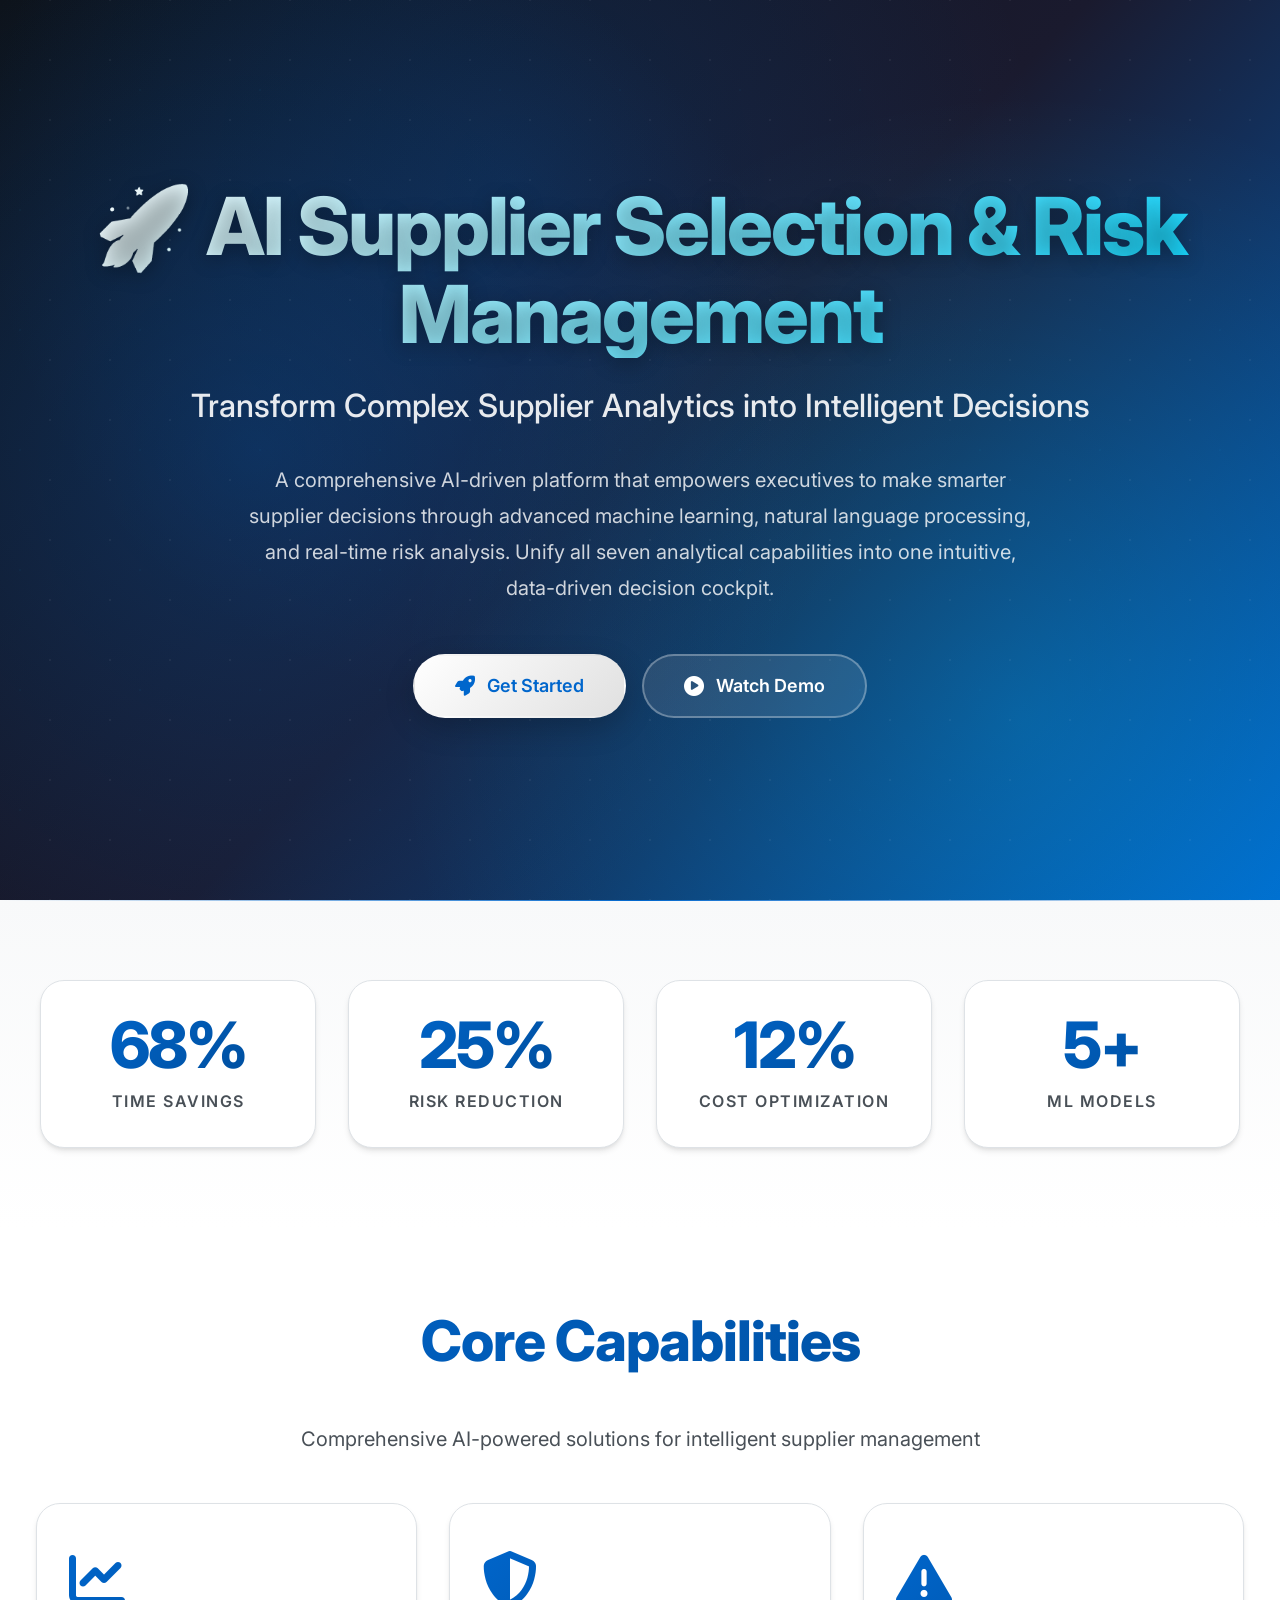
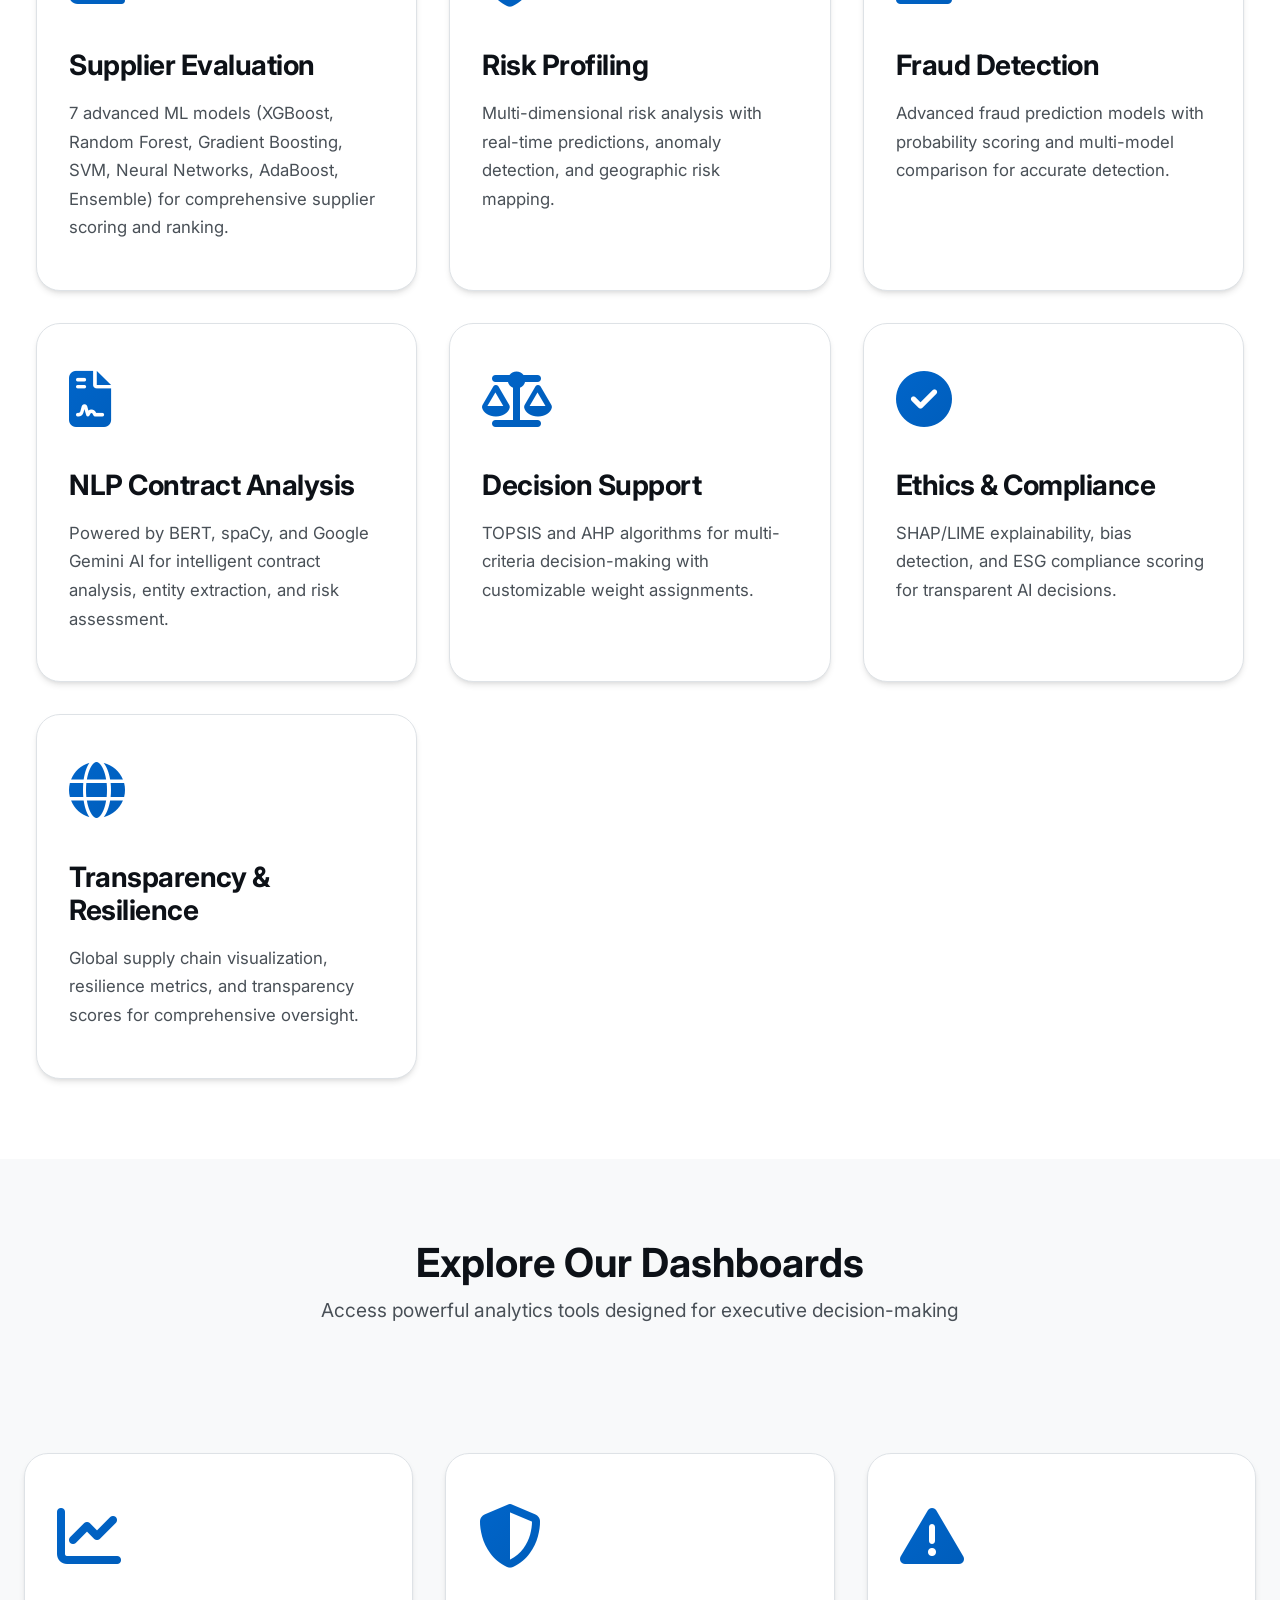
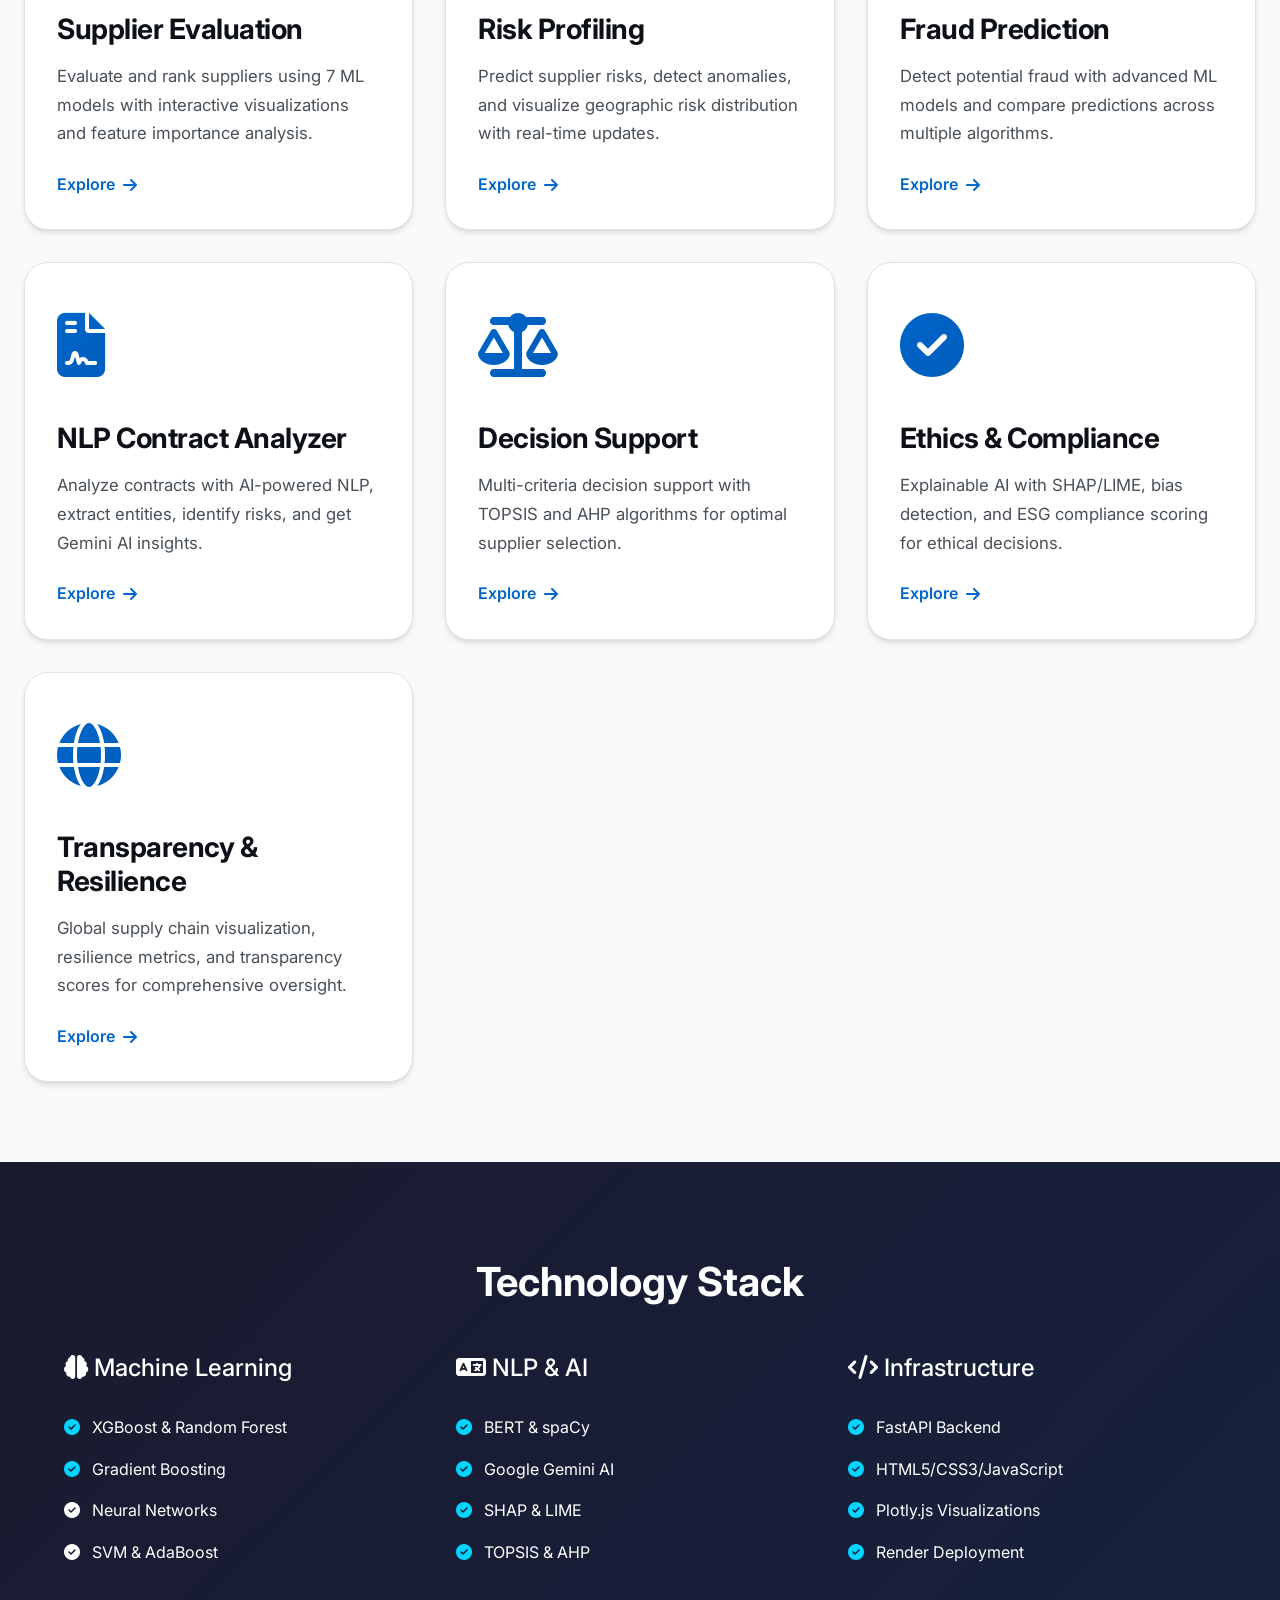
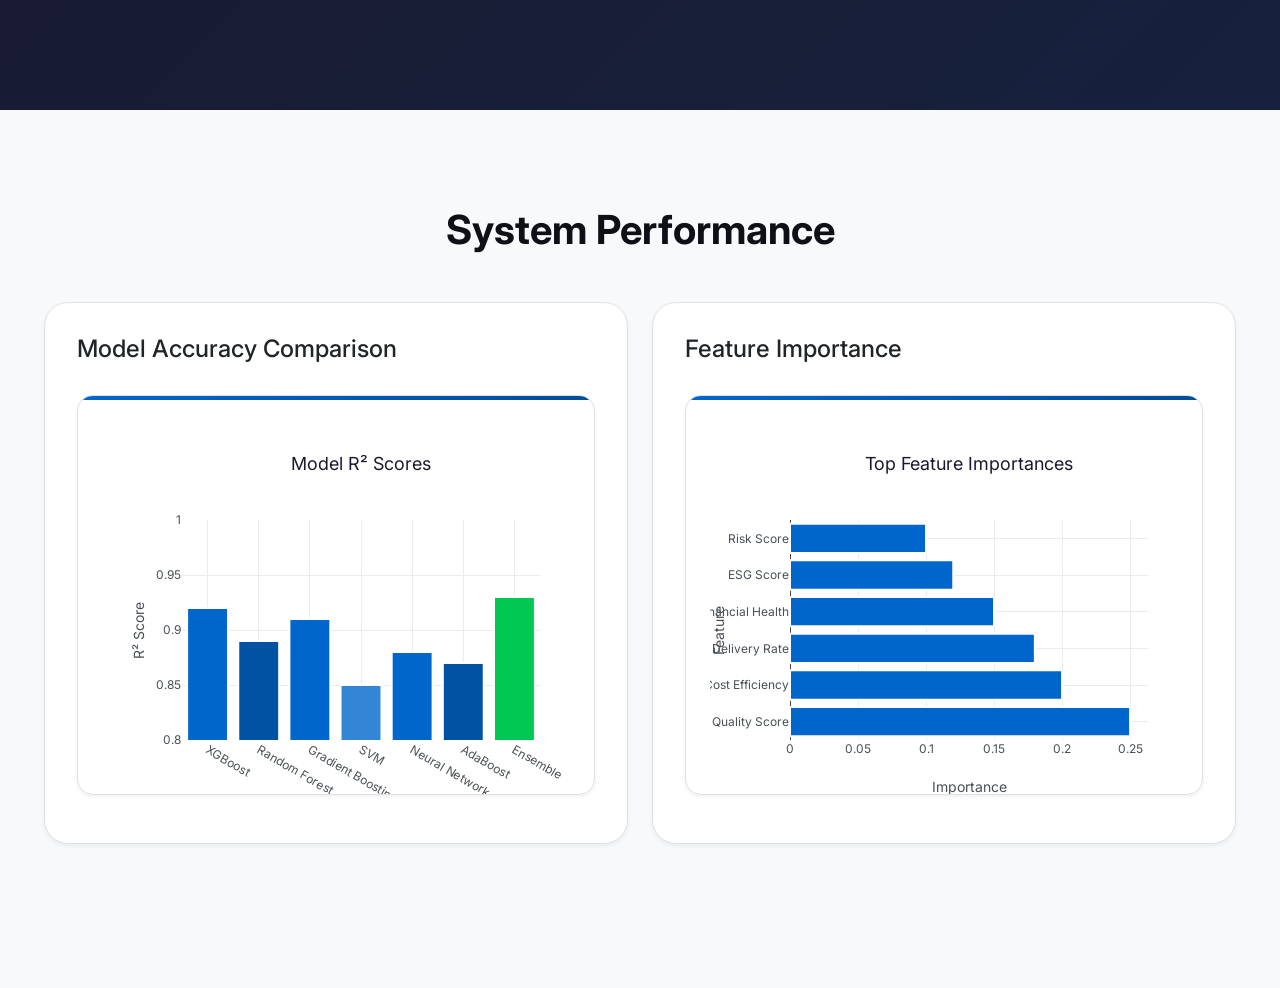
==== frontend/index.html @ d6cf601f "Initial commit: AI Supplier Selection & Risk Management Platform - Complete frontend redesign with c" ====
<!DOCTYPE html>
<html lang="en">
<head>
    <meta charset="UTF-8">
    <meta name="viewport" content="width=device-width, initial-scale=1.0">
    <title>AI Supplier Selection & Risk Management Dashboard</title>
    
    <!-- CSS Libraries -->
    <link href="https://cdn.jsdelivr.net/npm/bootstrap@5.3.0/dist/css/bootstrap.min.css" rel="stylesheet">
    <link rel="stylesheet" href="https://cdnjs.cloudflare.com/ajax/libs/font-awesome/6.4.0/css/all.min.css">
    <link rel="stylesheet" href="https://fonts.googleapis.com/css2?family=Inter:wght@300;400;500;600;700;800&display=swap">
    
    <!-- AOS - Animate On Scroll Library -->
    <link href="https://unpkg.com/aos@2.3.1/dist/aos.css" rel="stylesheet">
    
    <!-- Plotly.js for charts - Updated to latest version -->
    <script src="https://cdn.plot.ly/plotly-2.35.0.min.js"></script>
    
    <link rel="stylesheet" href="assets/css/style.css">
    <link rel="stylesheet" href="assets/css/corporate.css">
    <link rel="stylesheet" href="assets/css/landing.css">
    <link rel="stylesheet" href="assets/css/landing-fix.css">
</head>
<body>
    <!-- Sidebar Navigation -->
    <nav id="sidebar" class="sidebar">
        <div class="sidebar-header">
            <h3><i class="fas fa-rocket"></i> AI Supplier Selection</h3>
        </div>
        <ul class="sidebar-menu">
            <li><a href="#" data-page="home" class="active"><i class="fas fa-home"></i> Home</a></li>
            <li><a href="#" data-page="supplier-evaluation"><i class="fas fa-chart-line"></i> Supplier Evaluation</a></li>
            <li><a href="#" data-page="risk-profiling"><i class="fas fa-shield-alt"></i> Risk Profiling</a></li>
            <li><a href="#" data-page="fraud-prediction"><i class="fas fa-exclamation-triangle"></i> Fraud Prediction</a></li>
            <li><a href="#" data-page="nlp-contract"><i class="fas fa-file-contract"></i> NLP Contract Analyzer</a></li>
            <li><a href="#" data-page="decision-support"><i class="fas fa-balance-scale"></i> Decision Support</a></li>
            <li><a href="#" data-page="ethics-compliance"><i class="fas fa-check-circle"></i> Ethics & Compliance</a></li>
            <li><a href="#" data-page="transparency"><i class="fas fa-globe"></i> Transparency & Resilience</a></li>
        </ul>
        <div class="sidebar-footer">
            <p>Version 1.0.0</p>
        </div>
    </nav>

    <!-- Main Content Area -->
    <main id="main-content" class="main-content">
        <!-- Top Navigation Bar (hidden on landing page) -->
        <header class="top-navbar" id="top-navbar">
            <button class="sidebar-toggle" id="sidebarToggle">
                <i class="fas fa-bars"></i>
            </button>
            <h1 class="page-title">Dashboard</h1>
            <div class="user-info">
                <span><i class="fas fa-user-circle"></i> Admin</span>
            </div>
        </header>

        <!-- Page Content Container -->
        <div class="content-container" id="main-content-container">
            <!-- Home Page (Landing Page) -->
            <div id="page-home" class="page-content active"></div>

            <!-- Supplier Evaluation Page -->
            <div id="page-supplier-evaluation" class="page-content">
                <!-- Content will be loaded here -->
            </div>

            <!-- Risk Profiling Page -->
            <div id="page-risk-profiling" class="page-content">
                <!-- Content will be loaded here -->
            </div>

            <!-- Fraud Prediction Page -->
            <div id="page-fraud-prediction" class="page-content">
                <!-- Content will be loaded here -->
            </div>

            <!-- NLP Contract Analyzer Page -->
            <div id="page-nlp-contract" class="page-content">
                <!-- Content will be loaded here -->
            </div>

            <!-- Decision Support Page -->
            <div id="page-decision-support" class="page-content">
                <!-- Content will be loaded here -->
            </div>

            <!-- Ethics & Compliance Page -->
            <div id="page-ethics-compliance" class="page-content">
                <!-- Content will be loaded here -->
            </div>

            <!-- Transparency & Resilience Page -->
            <div id="page-transparency" class="page-content">
                <!-- Content will be loaded here -->
            </div>
        </div>
    </main>

    <!-- Loading Overlay -->
    <div id="loadingOverlay" class="loading-overlay">
        <div class="spinner"></div>
        <p>Loading...</p>
    </div>

        <!-- JavaScript Libraries -->
        <script src="https://cdn.jsdelivr.net/npm/bootstrap@5.3.0/dist/js/bootstrap.bundle.min.js"></script>
        <script src="https://code.jquery.com/jquery-3.7.0.min.js"></script>
        
        <!-- AOS - Animate On Scroll -->
        <script src="https://unpkg.com/aos@2.3.1/dist/aos.js"></script>
        
        <!-- Custom JavaScript -->
    <script src="assets/js/utils.js"></script>
    <script src="assets/js/api.js"></script>
    <script src="assets/js/api-init-check.js"></script>
    <script src="assets/js/api-helper.js"></script>
    <script src="assets/js/pages/home.js"></script>
    <script src="assets/js/pages/supplier-evaluation.js"></script>
    <script src="assets/js/pages/risk-profiling.js"></script>
    <script src="assets/js/pages/fraud-prediction.js"></script>
    <script src="assets/js/pages/nlp-contract.js"></script>
    <script src="assets/js/pages/decision-support.js"></script>
    <script src="assets/js/pages/ethics-compliance.js"></script>
    <script src="assets/js/pages/transparency.js"></script>
    <script src="assets/js/app.js"></script>
    <script src="assets/js/init.js"></script>
    
    <!-- Initialize AOS (Animate On Scroll) -->
    <script>
        AOS.init({
            duration: 800,
            easing: 'ease-in-out',
            once: true,
            offset: 100,
            delay: 0
        });
    </script>
    
    <!-- Debug script (remove in production) -->
    <script src="assets/js/debug.js"></script>
    
    <!-- Fallback initialization -->
    <script>
        // Ensure page loads even if there are errors
        window.addEventListener('load', function() {
            console.log('Window loaded, checking page state...');
            setTimeout(function() {
                const homePage = document.getElementById('page-home');
                console.log('Home page check:', {
                    exists: !!homePage,
                    hasActive: homePage ? homePage.classList.contains('active') : false,
                    innerHTMLLength: homePage ? homePage.innerHTML.length : 0,
                    display: homePage ? window.getComputedStyle(homePage).display : 'N/A'
                });
                
                if (homePage) {
                    // Hide sidebar and navbar on landing page
                    const sidebar = document.getElementById('sidebar');
                    const navbar = document.getElementById('top-navbar');
                    if (sidebar) {
                        sidebar.style.display = 'none';
                        sidebar.style.visibility = 'hidden';
                        sidebar.classList.add('hidden-on-landing');
                    }
                    if (navbar) navbar.style.display = 'none';
                    
                    // Ensure page is visible
                    homePage.style.display = 'block';
                    homePage.style.visibility = 'visible';
                    homePage.classList.add('active');
                    
                    // Ensure main content is full width
                    const mainContent = document.getElementById('main-content');
                    const contentContainer = document.getElementById('main-content-container');
                    if (mainContent) {
                        mainContent.style.marginLeft = '0';
                        mainContent.style.width = '100%';
                    }
                    if (contentContainer) {
                        contentContainer.style.padding = '0';
                        contentContainer.style.margin = '0';
                        contentContainer.style.width = '100%';
                        contentContainer.style.maxWidth = '100%';
                    }
                    
                    // If empty, try to load content
                    if (homePage.innerHTML.trim() === '' || homePage.innerHTML.trim() === '<!-- Content will be loaded here -->') {
                        console.warn('Home page is empty, attempting to load...');
                        if (window.HomePage && typeof window.HomePage.init === 'function') {
                            console.log('Calling HomePage.init()...');
                            window.HomePage.init().catch(function(err) {
                                console.error('Error in HomePage.init():', err);
                            });
                        } else if (window.app && typeof window.app.navigateToPage === 'function') {
                            console.log('Calling app.navigateToPage("home")...');
                            window.app.navigateToPage('home');
                        } else {
                            console.error('Neither HomePage.init() nor app.navigateToPage() available');
                            // Last resort: render basic content
                            homePage.innerHTML = '<div style="padding: 50px; text-align: center;"><h1>AI Supplier Selection & Risk Management</h1><p>Loading dashboard...</p></div>';
                        }
                    }
                } else {
                    console.error('Home page element not found!');
                }
            }, 500);
        });
    </script>
</body>
</html>
---- frontend/assets/css/style.css ----
/* Custom CSS for Professional Dashboard */

:root {
    --primary-color: #2563eb;
    --secondary-color: #64748b;
    --success-color: #10b981;
    --warning-color: #f59e0b;
    --danger-color: #ef4444;
    --dark-bg: #1e293b;
    --sidebar-bg: #0f172a;
    --card-bg: #ffffff;
    --text-primary: #1e293b;
    --text-secondary: #64748b;
    --border-color: #e2e8f0;
    --shadow: 0 1px 3px 0 rgba(0, 0, 0, 0.1), 0 1px 2px 0 rgba(0, 0, 0, 0.06);
    --shadow-lg: 0 10px 15px -3px rgba(0, 0, 0, 0.1), 0 4px 6px -2px rgba(0, 0, 0, 0.05);
}

* {
    margin: 0;
    padding: 0;
    box-sizing: border-box;
}

body {
    font-family: 'Inter', -apple-system, BlinkMacSystemFont, 'Segoe UI', sans-serif;
    background-color: #f8fafc;
    color: var(--text-primary);
    overflow-x: hidden;
}

/* Sidebar Styles */
.sidebar {
    position: fixed;
    top: 0;
    left: 0;
    height: 100vh;
    width: 260px;
    background: linear-gradient(180deg, var(--sidebar-bg) 0%, #1e293b 100%);
    color: white;
    z-index: 1000;
    transition: transform 0.3s ease, display 0.3s ease, visibility 0.3s ease;
    box-shadow: var(--shadow-lg);
}

/* Hide sidebar on landing page */
body:has(#page-home.active) .sidebar,
#page-home.active ~ .sidebar,
.sidebar.hidden-on-landing {
    display: none !important;
    visibility: hidden !important;
    transform: translateX(-100%) !important;
}

.sidebar-header {
    padding: 1.5rem;
    border-bottom: 1px solid rgba(255, 255, 255, 0.1);
}

.sidebar-header h3 {
    font-size: 1.25rem;
    font-weight: 600;
    margin: 0;
}

.sidebar-header i {
    color: var(--primary-color);
    margin-right: 0.5rem;
}

.sidebar-menu {
    list-style: none;
    padding: 1rem 0;
}

.sidebar-menu li {
    margin: 0.25rem 0;
}

.sidebar-menu a {
    display: flex;
    align-items: center;
    padding: 0.75rem 1.5rem;
    color: rgba(255, 255, 255, 0.8);
    text-decoration: none;
    transition: all 0.2s;
    border-left: 3px solid transparent;
}

.sidebar-menu a:hover {
    background-color: rgba(255, 255, 255, 0.1);
    color: white;
    border-left-color: var(--primary-color);
}

.sidebar-menu a.active {
    background-color: rgba(37, 99, 235, 0.2);
    color: white;
    border-left-color: var(--primary-color);
}

.sidebar-menu i {
    width: 20px;
    margin-right: 0.75rem;
}

.sidebar-footer {
    position: absolute;
    bottom: 0;
    width: 100%;
    padding: 1rem;
    text-align: center;
    border-top: 1px solid rgba(255, 255, 255, 0.1);
    font-size: 0.875rem;
    color: rgba(255, 255, 255, 0.6);
}

/* Main Content */
.main-content {
    margin-left: 260px;
    min-height: 100vh;
    transition: margin-left 0.3s ease;
}

.main-content.sidebar-collapsed {
    margin-left: 0;
}

/* Top Navigation Bar */
.top-navbar {
    background: white;
    padding: 1rem 2rem;
    box-shadow: var(--shadow);
    display: flex;
    align-items: center;
    justify-content: space-between;
    position: sticky;
    top: 0;
    z-index: 100;
}

/* Hide navbar when landing page is active */
#page-home.active ~ .top-navbar {
    display: none !important;
}

body:has(#page-home.active) .top-navbar {
    display: none !important;
}

.sidebar-toggle {
    display: none;
    background: none;
    border: none;
    font-size: 1.5rem;
    color: var(--text-primary);
    cursor: pointer;
    padding: 0.5rem;
}

.page-title {
    font-size: 1.5rem;
    font-weight: 600;
    margin: 0;
    color: var(--text-primary);
}

.user-info {
    display: flex;
    align-items: center;
    gap: 0.5rem;
    color: var(--text-secondary);
}

/* Content Container */
.content-container {
    padding: 2rem;
    width: 100%;
}

/* Landing page container should be full width */
#page-home {
    width: 100%;
    margin: 0;
    padding: 0;
}

#page-home > * {
    width: 100%;
}

.page-content {
    display: none;
    width: 100%;
    min-height: 100vh;
}

.page-content.active {
    display: block !important;
    visibility: visible !important;
    animation: fadeIn 0.3s ease;
}

/* Landing page should be full width */
#page-home.page-content.active {
    padding: 0;
    margin: 0;
    width: 100%;
}

#page-home .content-container {
    padding: 0;
    margin: 0;
    width: 100%;
    max-width: 100%;
}

@keyframes fadeIn {
    from {
        opacity: 0;
        transform: translateY(10px);
    }
    to {
        opacity: 1;
        transform: translateY(0);
    }
}

@keyframes fadeInUp {
    from {
        opacity: 0;
        transform: translateY(20px);
    }
    to {
        opacity: 1;
        transform: translateY(0);
    }
}

/* Cards */
.card {
    background: var(--card-bg);
    border-radius: 0.75rem;
    box-shadow: var(--shadow);
    padding: 1.5rem;
    margin-bottom: 1.5rem;
    border: 1px solid var(--border-color);
    transition: transform 0.2s, box-shadow 0.2s;
}

.card:hover {
    transform: translateY(-2px);
    box-shadow: var(--shadow-lg);
}

.card-header {
    display: flex;
    justify-content: space-between;
    align-items: center;
    margin-bottom: 1rem;
    padding-bottom: 1rem;
    border-bottom: 1px solid var(--border-color);
}

.card-title {
    font-size: 1.25rem;
    font-weight: 600;
    margin: 0;
    color: var(--text-primary);
}

/* Buttons */
.btn {
    padding: 0.625rem 1.25rem;
    border-radius: 0.5rem;
    font-weight: 500;
    border: none;
    cursor: pointer;
    transition: all 0.2s;
    display: inline-flex;
    align-items: center;
    gap: 0.5rem;
}

.btn-primary {
    background-color: var(--primary-color);
    color: white;
}

.btn-primary:hover {
    background-color: #1d4ed8;
    transform: translateY(-1px);
    box-shadow: var(--shadow);
}

.btn-secondary {
    background-color: var(--secondary-color);
    color: white;
}

.btn-success {
    background-color: var(--success-color);
    color: white;
}

.btn-danger {
    background-color: var(--danger-color);
    color: white;
}

/* Loading Overlay */
.loading-overlay {
    display: none;
    position: fixed;
    top: 0;
    left: 0;
    width: 100%;
    height: 100%;
    background: rgba(255, 255, 255, 0.95);
    backdrop-filter: blur(10px);
    z-index: 9999;
    justify-content: center;
    align-items: center;
    flex-direction: column;
    color: var(--text-primary);
    transition: opacity 0.3s ease;
}

.loading-overlay.active {
    display: flex;
    animation: fadeIn 0.3s ease;
}

.spinner {
    width: 60px;
    height: 60px;
    border: 5px solid rgba(102, 126, 234, 0.1);
    border-top-color: var(--primary-color);
    border-radius: 50%;
    animation: spin 0.8s linear infinite;
    margin-bottom: 1rem;
}

.spinner::after {
    content: '';
    position: absolute;
    width: 60px;
    height: 60px;
    border: 5px solid transparent;
    border-top-color: rgba(102, 126, 234, 0.3);
    border-radius: 50%;
    animation: spin 1.2s linear infinite reverse;
}

@keyframes spin {
    to { transform: rotate(360deg); }
}

/* Tables */
.table-container {
    overflow-x: auto;
    border-radius: 0.5rem;
}

table {
    width: 100%;
    border-collapse: collapse;
    background: white;
}

thead {
    background-color: #f8fafc;
}

th, td {
    padding: 0.75rem 1rem;
    text-align: left;
    border-bottom: 1px solid var(--border-color);
}

th {
    font-weight: 600;
    color: var(--text-primary);
    font-size: 0.875rem;
    text-transform: uppercase;
    letter-spacing: 0.05em;
}

tr:hover {
    background-color: #f8fafc;
}

/* Charts Container */
.chart-container {
    width: 100%;
    height: 400px;
    margin: 1rem 0;
}

.chart-container-large {
    height: 600px;
}

/* Metrics Cards */
.metrics-grid {
    display: grid;
    grid-template-columns: repeat(auto-fit, minmax(250px, 1fr));
    gap: 1.5rem;
    margin-bottom: 2rem;
}

.metric-card {
    background: linear-gradient(135deg, var(--primary-color) 0%, #1d4ed8 100%);
    color: white;
    padding: 1.5rem;
    border-radius: 0.75rem;
    box-shadow: var(--shadow-lg);
}

.metric-card.success {
    background: linear-gradient(135deg, var(--success-color) 0%, #059669 100%);
}

.metric-card.warning {
    background: linear-gradient(135deg, var(--warning-color) 0%, #d97706 100%);
}

.metric-card.danger {
    background: linear-gradient(135deg, var(--danger-color) 0%, #dc2626 100%);
}

.metric-value {
    font-size: 2.5rem;
    font-weight: 700;
    margin: 0.5rem 0;
}

.metric-label {
    font-size: 0.875rem;
    opacity: 0.9;
    text-transform: uppercase;
    letter-spacing: 0.05em;
}

.metric-change {
    font-size: 0.875rem;
    margin-top: 0.5rem;
    opacity: 0.8;
}

/* Form Elements */
.form-group {
    margin-bottom: 1.5rem;
}

.form-label {
    display: block;
    margin-bottom: 0.5rem;
    font-weight: 500;
    color: var(--text-primary);
}

.form-control {
    width: 100%;
    padding: 0.625rem 1rem;
    border: 1px solid var(--border-color);
    border-radius: 0.5rem;
    font-size: 1rem;
    transition: border-color 0.2s;
}

.form-control:focus {
    outline: none;
    border-color: var(--primary-color);
    box-shadow: 0 0 0 3px rgba(37, 99, 235, 0.1);
}

select.form-control {
    cursor: pointer;
}

/* Alerts */
.alert {
    padding: 1rem;
    border-radius: 0.5rem;
    margin-bottom: 1rem;
    display: flex;
    align-items: center;
    gap: 0.75rem;
}

.alert-success {
    background-color: #d1fae5;
    color: #065f46;
    border-left: 4px solid var(--success-color);
}

.alert-warning {
    background-color: #fef3c7;
    color: #92400e;
    border-left: 4px solid var(--warning-color);
}

.alert-danger {
    background-color: #fee2e2;
    color: #991b1b;
    border-left: 4px solid var(--danger-color);
}

.alert-info {
    background-color: #dbeafe;
    color: #1e40af;
    border-left: 4px solid var(--primary-color);
}

/* Responsive Design */
@media (max-width: 768px) {
    .sidebar {
        transform: translateX(-100%);
    }

    .sidebar.active {
        transform: translateX(0);
    }

    .main-content {
        margin-left: 0;
    }

    .sidebar-toggle {
        display: block;
    }

    .content-container {
        padding: 1rem;
    }

    .metrics-grid {
        grid-template-columns: 1fr;
    }
}

/* Enhanced Styles for Professional Dashboards */

/* Page Header - Clean & Simple Corporate Design */
.page-header {
    background: white;
    padding: var(--space-10) var(--space-8);
    border-radius: var(--radius-xl);
    margin-bottom: var(--space-8);
    border: 1px solid var(--corp-gray-200);
    box-shadow: var(--shadow-sm);
    position: relative;
    overflow: hidden;
    transition: all var(--transition-base);
}

.page-header::before {
    content: '';
    position: absolute;
    top: 0;
    left: 0;
    width: 100%;
    height: 4px;
    background: var(--gradient-primary);
    transform: scaleX(0);
    transform-origin: left;
    transition: transform var(--transition-slow);
    animation: slideInLeft 0.8s ease-out 0.3s forwards;
}

@keyframes slideInLeft {
    from {
        transform: scaleX(0);
    }
    to {
        transform: scaleX(1);
    }
}

.page-header:hover {
    box-shadow: var(--shadow-md);
    transform: translateY(-2px);
}

.page-header-content {
    position: relative;
    z-index: 1;
}

.page-title-large {
    font-size: 2.75rem;
    font-weight: 800;
    margin-bottom: var(--space-4);
    color: var(--corp-gray-900);
    letter-spacing: -1.5px;
    line-height: 1.2;
    display: flex;
    align-items: center;
    gap: var(--space-4);
    animation: fadeInUp 0.6s ease-out;
}

.page-title-large i {
    font-size: 2.5rem;
    color: var(--corp-primary);
    opacity: 0.9;
    transition: all var(--transition-base);
}

.page-title-large:hover i {
    opacity: 1;
    transform: scale(1.1);
}

.page-subtitle {
    font-size: 1.25rem;
    color: var(--corp-gray-600);
    margin: 0;
    font-weight: 400;
    line-height: 1.6;
    animation: fadeInUp 0.6s ease-out 0.2s both;
    max-width: 800px;
}

/* Stats Row */
.stats-row {
    display: grid;
    grid-template-columns: repeat(auto-fit, minmax(200px, 1fr));
    gap: 1.5rem;
}

.stat-card-mini {
    background: white;
    padding: 1.5rem;
    border-radius: 15px;
    box-shadow: 0 4px 6px rgba(0,0,0,0.1);
    display: flex;
    align-items: center;
    gap: 1rem;
    transition: all 0.3s ease;
}

.stat-card-mini:hover {
    transform: translateY(-5px);
    box-shadow: 0 10px 20px rgba(0,0,0,0.15);
}

.stat-icon {
    width: 60px;
    height: 60px;
    border-radius: 15px;
    display: flex;
    align-items: center;
    justify-content: center;
    color: white;
    font-size: 1.5rem;
}

.stat-content {
    flex: 1;
}

.stat-value-mini {
    font-size: 2rem;
    font-weight: 800;
    color: var(--corp-gray-900);
    line-height: 1;
    margin-bottom: 0.25rem;
    background: var(--gradient-primary);
    -webkit-background-clip: text;
    -webkit-text-fill-color: transparent;
    background-clip: text;
}

.stat-label-mini {
    font-size: 0.875rem;
    color: var(--corp-gray-600);
    font-weight: 600;
    text-transform: uppercase;
    letter-spacing: 0.5px;
}

/* Enhanced Form Controls */
.form-control-custom {
    width: 100%;
    padding: 0.75rem 1rem;
    border: 2px solid var(--border-color);
    border-radius: 10px;
    font-size: 1rem;
    transition: all 0.3s ease;
    background: white;
}

.form-control-custom:focus {
    outline: none;
    border-color: var(--corp-primary);
    box-shadow: 0 0 0 3px rgba(0, 102, 204, 0.1);
}

.form-label-custom {
    display: block;
    margin-bottom: 0.5rem;
    font-weight: 600;
    color: var(--corp-gray-700);
    font-size: 0.875rem;
    text-transform: uppercase;
    letter-spacing: 0.5px;
}

.form-label-custom i {
    margin-right: 0.5rem;
    color: var(--corp-primary);
}

/* Enhanced Buttons */
.btn-primary-custom {
    background: var(--gradient-primary);
    color: white;
    border: none;
    padding: 0.75rem 2rem;
    border-radius: var(--radius-md);
    font-weight: 600;
    cursor: pointer;
    transition: all var(--transition-base);
    display: inline-flex;
    align-items: center;
    gap: 0.5rem;
    box-shadow: var(--shadow-sm);
}

.btn-primary-custom:hover {
    background: linear-gradient(135deg, var(--corp-primary-dark) 0%, var(--corp-primary) 100%);
    transform: translateY(-2px);
    box-shadow: var(--shadow-glow);
}

.btn-secondary-custom {
    background: white;
    color: var(--corp-primary);
    border: 2px solid var(--corp-primary);
    padding: 0.75rem 2rem;
    border-radius: var(--radius-md);
    font-weight: 600;
    cursor: pointer;
    transition: all var(--transition-base);
    display: inline-flex;
    align-items: center;
    gap: 0.5rem;
}

.btn-secondary-custom:hover {
    background: var(--gradient-primary);
    color: white;
    transform: translateY(-2px);
    box-shadow: var(--shadow-sm);
}

/* Enhanced Cards */
.card-header-custom {
    background: linear-gradient(135deg, rgba(0, 102, 204, 0.05), rgba(0, 212, 255, 0.02));
    padding: 1.5rem 2rem;
    border-bottom: 2px solid var(--corp-gray-200);
    border-radius: var(--radius-xl) var(--radius-xl) 0 0;
}

.card-header-custom h3 {
    margin: 0;
    font-size: 1.5rem;
    font-weight: 700;
    color: var(--corp-gray-900);
    display: flex;
    align-items: center;
    gap: 0.5rem;
    letter-spacing: -0.3px;
}

.card-header-custom h3 i {
    background: var(--gradient-primary);
    -webkit-background-clip: text;
    -webkit-text-fill-color: transparent;
    background-clip: text;
}

/* Enhanced Chart Containers */
.chart-container-enhanced {
    min-height: 400px;
    background: white;
    border-radius: 15px;
    padding: 1rem;
}

.chart-container-enhanced-large {
    min-height: 600px;
    background: white;
    border-radius: 15px;
    padding: 1rem;
}

/* Enhanced Tables */
.table-container-enhanced {
    overflow-x: auto;
    border-radius: 10px;
}

.table-container-enhanced table {
    width: 100%;
    border-collapse: collapse;
    background: white;
}

.table-container-enhanced th {
    background: var(--gradient-primary);
    color: white;
    padding: 1rem;
    text-align: left;
    font-weight: 600;
    text-transform: uppercase;
    letter-spacing: 0.5px;
    font-size: 0.75rem;
}

.table-container-enhanced td {
    padding: 1rem;
    border-bottom: 1px solid var(--border-color);
}

.table-container-enhanced tr:hover {
    background: #f8fafc;
}

.badge {
    display: inline-block;
    padding: 0.25rem 0.75rem;
    border-radius: 20px;
    font-size: 0.875rem;
    font-weight: 600;
}

/* Notifications */
.notification {
    position: fixed;
    top: 20px;
    right: 20px;
    background: white;
    padding: 1rem 1.5rem;
    border-radius: 10px;
    box-shadow: 0 10px 25px rgba(0,0,0,0.2);
    z-index: 10000;
    opacity: 0;
    transform: translateX(400px);
    transition: all 0.3s ease;
    min-width: 300px;
}

.notification.show {
    opacity: 1;
    transform: translateX(0);
}

.notification-success {
    border-left: 4px solid var(--success-color);
}

.notification-error {
    border-left: 4px solid var(--danger-color);
}

.notification-info {
    border-left: 4px solid var(--primary-color);
}

.notification-content {
    display: flex;
    align-items: center;
    gap: 0.75rem;
}

.notification-content i {
    font-size: 1.25rem;
}

.notification-success .notification-content i {
    color: var(--success-color);
}

.notification-error .notification-content i {
    color: var(--danger-color);
}

.notification-info .notification-content i {
    color: var(--primary-color);
}

/* Bootstrap Grid Compatibility */
.row {
    display: flex;
    flex-wrap: wrap;
    margin-left: -0.75rem;
    margin-right: -0.75rem;
}

.col-md-4, .col-md-6, .col-md-12 {
    position: relative;
    width: 100%;
    padding-left: 0.75rem;
    padding-right: 0.75rem;
}

@media (min-width: 768px) {
    .col-md-4 { flex: 0 0 33.333333%; max-width: 33.333333%; }
    .col-md-6 { flex: 0 0 50%; max-width: 50%; }
    .col-md-12 { flex: 0 0 100%; max-width: 100%; }
}

.lead {
    font-size: 1.25rem;
    font-weight: 300;
    margin-bottom: 1rem;
}

/* Hero Section */
.hero-section {
    background: linear-gradient(135deg, var(--primary-color) 0%, #1d4ed8 100%);
    color: white;
    padding: 3rem 2rem;
    border-radius: 0.75rem;
    margin-bottom: 2rem;
}

.hero-section h1 {
    color: white;
    font-size: 2.5rem;
    margin-bottom: 1rem;
}

.hero-section .lead {
    color: rgba(255, 255, 255, 0.9);
}

/* Range Input Styling */
input[type="range"] {
    width: 100%;
    height: 8px;
    border-radius: 5px;
    background: var(--border-color);
    outline: none;
    -webkit-appearance: none;
}

input[type="range"]::-webkit-slider-thumb {
    -webkit-appearance: none;
    appearance: none;
    width: 20px;
    height: 20px;
    border-radius: 50%;
    background: var(--primary-color);
    cursor: pointer;
}

input[type="range"]::-moz-range-thumb {
    width: 20px;
    height: 20px;
    border-radius: 50%;
    background: var(--primary-color);
    cursor: pointer;
    border: none;
}
---- frontend/assets/css/corporate.css ----
/* ============================================
   CORPORATE PROFESSIONAL DESIGN SYSTEM
   Complete Frontend Redesign
   ============================================ */

:root {
    /* Corporate Color Palette - Professional Blue/Gray Scheme */
    --corp-primary: #0066CC;
    --corp-primary-dark: #0052A3;
    --corp-primary-light: #3385D6;
    --corp-secondary: #1A1A2E;
    --corp-accent: #00D4FF;
    --corp-success: #00C853;
    --corp-warning: #FFB300;
    --corp-danger: #E53935;
    --corp-info: #2196F3;
    
    /* Neutral Grays - Corporate Standard */
    --corp-gray-50: #F8F9FA;
    --corp-gray-100: #E9ECEF;
    --corp-gray-200: #DEE2E6;
    --corp-gray-300: #CED4DA;
    --corp-gray-400: #ADB5BD;
    --corp-gray-500: #6C757D;
    --corp-gray-600: #495057;
    --corp-gray-700: #343A40;
    --corp-gray-800: #212529;
    --corp-gray-900: #0D1117;
    
    /* Gradients - Professional */
    --gradient-primary: linear-gradient(135deg, #0066CC 0%, #004C99 100%);
    --gradient-accent: linear-gradient(135deg, #00D4FF 0%, #0066CC 100%);
    --gradient-success: linear-gradient(135deg, #00C853 0%, #00897B 100%);
    --gradient-dark: linear-gradient(135deg, #1A1A2E 0%, #16213E 100%);
    --gradient-overlay: linear-gradient(135deg, rgba(0, 102, 204, 0.9) 0%, rgba(0, 76, 153, 0.9) 100%);
    
    /* Shadows - Professional Depth */
    --shadow-xs: 0 1px 2px 0 rgba(0, 0, 0, 0.05);
    --shadow-sm: 0 2px 4px 0 rgba(0, 0, 0, 0.06);
    --shadow-md: 0 4px 6px -1px rgba(0, 0, 0, 0.1), 0 2px 4px -1px rgba(0, 0, 0, 0.06);
    --shadow-lg: 0 10px 15px -3px rgba(0, 0, 0, 0.1), 0 4px 6px -2px rgba(0, 0, 0, 0.05);
    --shadow-xl: 0 20px 25px -5px rgba(0, 0, 0, 0.1), 0 10px 10px -5px rgba(0, 0, 0, 0.04);
    --shadow-2xl: 0 25px 50px -12px rgba(0, 0, 0, 0.25);
    --shadow-glow: 0 0 20px rgba(0, 102, 204, 0.3);
    --shadow-glow-strong: 0 0 30px rgba(0, 102, 204, 0.5);
    
    /* Spacing System */
    --space-1: 0.25rem;
    --space-2: 0.5rem;
    --space-3: 0.75rem;
    --space-4: 1rem;
    --space-5: 1.25rem;
    --space-6: 1.5rem;
    --space-8: 2rem;
    --space-10: 2.5rem;
    --space-12: 3rem;
    --space-16: 4rem;
    --space-20: 5rem;
    
    /* Border Radius */
    --radius-sm: 0.375rem;
    --radius-md: 0.5rem;
    --radius-lg: 0.75rem;
    --radius-xl: 1rem;
    --radius-2xl: 1.5rem;
    --radius-full: 9999px;
    
    /* Typography */
    --font-sans: 'Inter', -apple-system, BlinkMacSystemFont, 'Segoe UI', sans-serif;
    --font-mono: 'SF Mono', Monaco, 'Cascadia Code', monospace;
    
    /* Transitions */
    --transition-fast: 150ms cubic-bezier(0.4, 0, 0.2, 1);
    --transition-base: 300ms cubic-bezier(0.4, 0, 0.2, 1);
    --transition-slow: 500ms cubic-bezier(0.4, 0, 0.2, 1);
    --transition-bounce: 600ms cubic-bezier(0.68, -0.55, 0.265, 1.55);
    
    /* Z-Index Scale */
    --z-dropdown: 1000;
    --z-sticky: 1020;
    --z-fixed: 1030;
    --z-modal-backdrop: 1040;
    --z-modal: 1050;
    --z-popover: 1060;
    --z-tooltip: 1070;
    --z-notification: 1080;
}

/* ============================================
   GLOBAL RESET & BASE STYLES
   ============================================ */

* {
    margin: 0;
    padding: 0;
    box-sizing: border-box;
}

html {
    scroll-behavior: smooth;
    font-size: 16px;
}

body {
    font-family: var(--font-sans);
    background: var(--corp-gray-50);
    color: var(--corp-gray-900);
    line-height: 1.6;
    -webkit-font-smoothing: antialiased;
    -moz-osx-font-smoothing: grayscale;
    overflow-x: hidden;
}

/* ============================================
   ENHANCED SIDEBAR - CORPORATE DESIGN
   ============================================ */

.sidebar {
    position: fixed;
    top: 0;
    left: 0;
    height: 100vh;
    width: 280px;
    background: linear-gradient(180deg, #0D1117 0%, #1A1A2E 100%);
    color: white;
    z-index: var(--z-fixed);
    transition: transform var(--transition-base);
    box-shadow: var(--shadow-2xl);
    border-right: 1px solid rgba(255, 255, 255, 0.1);
    backdrop-filter: blur(20px);
    overflow-y: auto;
    overflow-x: hidden;
}

.sidebar::-webkit-scrollbar {
    width: 6px;
}

.sidebar::-webkit-scrollbar-track {
    background: rgba(255, 255, 255, 0.05);
}

.sidebar::-webkit-scrollbar-thumb {
    background: rgba(255, 255, 255, 0.2);
    border-radius: var(--radius-full);
}

.sidebar::-webkit-scrollbar-thumb:hover {
    background: rgba(255, 255, 255, 0.3);
}

.sidebar-header {
    padding: var(--space-6);
    border-bottom: 1px solid rgba(255, 255, 255, 0.1);
    position: relative;
    background: linear-gradient(135deg, rgba(0, 102, 204, 0.2), rgba(0, 212, 255, 0.1));
}

.sidebar-header::after {
    content: '';
    position: absolute;
    bottom: 0;
    left: var(--space-6);
    right: var(--space-6);
    height: 2px;
    background: var(--gradient-accent);
    border-radius: var(--radius-full);
}

.sidebar-header h3 {
    font-size: 1.5rem;
    font-weight: 700;
    margin: 0;
    display: flex;
    align-items: center;
    gap: var(--space-3);
    letter-spacing: -0.5px;
}

.sidebar-header i {
    font-size: 1.75rem;
    background: var(--gradient-accent);
    -webkit-background-clip: text;
    -webkit-text-fill-color: transparent;
    background-clip: text;
    animation: pulse 2s ease-in-out infinite;
}

.sidebar-menu {
    list-style: none;
    padding: var(--space-4) 0;
    margin: 0;
}

.sidebar-menu li {
    margin: var(--space-1) var(--space-4);
}

.sidebar-menu a {
    display: flex;
    align-items: center;
    padding: var(--space-4) var(--space-5);
    color: rgba(255, 255, 255, 0.7);
    text-decoration: none;
    border-radius: var(--radius-lg);
    transition: all var(--transition-base);
    position: relative;
    font-weight: 500;
    font-size: 0.95rem;
    overflow: hidden;
}

.sidebar-menu a::before {
    content: '';
    position: absolute;
    left: 0;
    top: 0;
    height: 100%;
    width: 4px;
    background: var(--gradient-accent);
    transform: scaleY(0);
    transition: transform var(--transition-base);
    border-radius: 0 var(--radius-sm) var(--radius-sm) 0;
}

.sidebar-menu a::after {
    content: '';
    position: absolute;
    inset: 0;
    background: linear-gradient(90deg, rgba(0, 102, 204, 0.2), rgba(0, 212, 255, 0.1));
    opacity: 0;
    transition: opacity var(--transition-base);
    border-radius: var(--radius-lg);
    z-index: -1;
}

.sidebar-menu a:hover {
    color: white;
    transform: translateX(8px);
    background: rgba(0, 102, 204, 0.15);
}

.sidebar-menu a:hover::before {
    transform: scaleY(1);
}

.sidebar-menu a:hover::after {
    opacity: 1;
}

.sidebar-menu a.active {
    background: linear-gradient(90deg, rgba(0, 102, 204, 0.3), rgba(0, 212, 255, 0.2));
    color: white;
    font-weight: 600;
    box-shadow: var(--shadow-glow);
}

.sidebar-menu a.active::before {
    transform: scaleY(1);
}

.sidebar-menu i {
    width: 24px;
    margin-right: var(--space-4);
    font-size: 1.1rem;
    transition: transform var(--transition-base);
    display: flex;
    align-items: center;
    justify-content: center;
}

.sidebar-menu a:hover i {
    transform: scale(1.2) rotate(5deg);
}

.sidebar-footer {
    position: absolute;
    bottom: 0;
    width: 100%;
    padding: var(--space-4);
    text-align: center;
    border-top: 1px solid rgba(255, 255, 255, 0.1);
    font-size: 0.75rem;
    color: rgba(255, 255, 255, 0.5);
    background: rgba(0, 0, 0, 0.2);
}

/* Hide sidebar on landing page */
body:has(#page-home.active) .sidebar,
#page-home.active ~ .sidebar,
.sidebar.hidden-on-landing {
    display: none !important;
    visibility: hidden !important;
    transform: translateX(-100%) !important;
}

/* ============================================
   TOP NAVBAR - CORPORATE DESIGN
   ============================================ */

.top-navbar {
    background: rgba(255, 255, 255, 0.98);
    backdrop-filter: blur(20px);
    padding: var(--space-4) var(--space-6);
    box-shadow: var(--shadow-sm);
    display: flex;
    align-items: center;
    justify-content: space-between;
    position: sticky;
    top: 0;
    z-index: var(--z-sticky);
    border-bottom: 1px solid var(--corp-gray-200);
    transition: all var(--transition-base);
}

.top-navbar:hover {
    box-shadow: var(--shadow-md);
}

.sidebar-toggle {
    display: none;
    background: none;
    border: none;
    font-size: 1.5rem;
    color: var(--corp-gray-700);
    cursor: pointer;
    padding: var(--space-2);
    border-radius: var(--radius-md);
    transition: all var(--transition-base);
}

.sidebar-toggle:hover {
    background: var(--corp-gray-100);
    color: var(--corp-primary);
    transform: scale(1.1);
}

.page-title {
    font-size: 1.5rem;
    font-weight: 700;
    margin: 0;
    color: var(--corp-gray-900);
    letter-spacing: -0.5px;
    background: var(--gradient-primary);
    -webkit-background-clip: text;
    -webkit-text-fill-color: transparent;
    background-clip: text;
}

.user-info {
    display: flex;
    align-items: center;
    gap: var(--space-3);
    padding: var(--space-2) var(--space-4);
    border-radius: var(--radius-full);
    background: linear-gradient(135deg, rgba(0, 102, 204, 0.1), rgba(0, 212, 255, 0.05));
    color: var(--corp-gray-700);
    font-weight: 500;
    transition: all var(--transition-base);
    cursor: pointer;
}

.user-info:hover {
    background: linear-gradient(135deg, rgba(0, 102, 204, 0.15), rgba(0, 212, 255, 0.1));
    transform: translateY(-2px);
    box-shadow: var(--shadow-sm);
}

.user-info i {
    font-size: 1.5rem;
    color: var(--corp-primary);
}

/* ============================================
   MAIN CONTENT AREA
   ============================================ */

.main-content {
    margin-left: 280px;
    min-height: 100vh;
    transition: margin-left var(--transition-base);
    background: var(--corp-gray-50);
}

.main-content.sidebar-collapsed {
    margin-left: 0;
}

.content-container {
    padding: var(--space-8);
    max-width: 1600px;
    margin: 0 auto;
}

/* Landing page container should be full width */
#page-home {
    width: 100%;
    margin: 0;
    padding: 0;
}

#page-home > * {
    width: 100%;
}

.page-content {
    display: none;
    width: 100%;
    min-height: 100vh;
    animation: pageFadeIn var(--transition-base);
}

.page-content.active {
    display: block !important;
    visibility: visible !important;
}

@keyframes pageFadeIn {
    from {
        opacity: 0;
        transform: translateY(20px);
    }
    to {
        opacity: 1;
        transform: translateY(0);
    }
}

/* ============================================
   ENHANCED CARDS - CORPORATE DESIGN
   ============================================ */

.card {
    background: white;
    border-radius: var(--radius-xl);
    border: 1px solid var(--corp-gray-200);
    box-shadow: var(--shadow-sm);
    padding: var(--space-6);
    margin-bottom: var(--space-6);
    transition: all var(--transition-base);
    position: relative;
    overflow: hidden;
}

.card::before {
    content: '';
    position: absolute;
    top: 0;
    left: 0;
    width: 100%;
    height: 4px;
    background: var(--gradient-primary);
    transform: scaleX(0);
    transform-origin: left;
    transition: transform var(--transition-base);
}

.card:hover::before {
    transform: scaleX(1);
}

.card:hover {
    transform: translateY(-4px);
    box-shadow: var(--shadow-lg);
    border-color: var(--corp-primary-light);
}

.card-header {
    display: flex;
    justify-content: space-between;
    align-items: center;
    margin-bottom: var(--space-5);
    padding-bottom: var(--space-4);
    border-bottom: 2px solid var(--corp-gray-100);
    position: relative;
}

.card-header::after {
    content: '';
    position: absolute;
    bottom: -2px;
    left: 0;
    width: 60px;
    height: 2px;
    background: var(--gradient-primary);
    border-radius: var(--radius-full);
}

.card-title {
    font-size: 1.5rem;
    font-weight: 700;
    margin: 0;
    color: var(--corp-gray-900);
    letter-spacing: -0.3px;
}

.card-subtitle {
    font-size: 0.875rem;
    color: var(--corp-gray-500);
    margin-top: var(--space-1);
}

/* ============================================
   ENHANCED BUTTONS - CORPORATE DESIGN
   ============================================ */

.btn {
    position: relative;
    overflow: hidden;
    border-radius: var(--radius-md);
    font-weight: 600;
    letter-spacing: 0.3px;
    transition: all var(--transition-base);
    box-shadow: var(--shadow-sm);
    border: none;
    cursor: pointer;
    z-index: 1;
    padding: var(--space-3) var(--space-6);
    font-size: 0.95rem;
    display: inline-flex;
    align-items: center;
    gap: var(--space-2);
    text-decoration: none;
}

.btn::before {
    content: '';
    position: absolute;
    top: 50%;
    left: 50%;
    width: 0;
    height: 0;
    border-radius: 50%;
    background: rgba(255, 255, 255, 0.3);
    transform: translate(-50%, -50%);
    transition: width 0.6s, height 0.6s;
    z-index: -1;
}

.btn:hover::before {
    width: 300px;
    height: 300px;
}

.btn:hover {
    transform: translateY(-2px);
    box-shadow: var(--shadow-md);
}

.btn:active {
    transform: translateY(0);
}

.btn-primary {
    background: var(--gradient-primary);
    color: white;
}

.btn-primary:hover {
    background: linear-gradient(135deg, var(--corp-primary-dark) 0%, var(--corp-primary) 100%);
    box-shadow: var(--shadow-glow);
}

.btn-secondary {
    background: var(--corp-gray-600);
    color: white;
}

.btn-secondary:hover {
    background: var(--corp-gray-700);
}

.btn-success {
    background: var(--gradient-success);
    color: white;
}

.btn-danger {
    background: linear-gradient(135deg, var(--corp-danger) 0%, #C62828 100%);
    color: white;
}

.btn-outline {
    background: transparent;
    border: 2px solid var(--corp-primary);
    color: var(--corp-primary);
    box-shadow: none;
}

.btn-outline:hover {
    background: var(--gradient-primary);
    color: white;
    border-color: transparent;
}

.btn-ghost {
    background: transparent;
    color: var(--corp-primary);
    box-shadow: none;
}

.btn-ghost:hover {
    background: rgba(0, 102, 204, 0.1);
}

/* Button Loading State */
.btn-loading {
    position: relative;
    color: transparent;
    pointer-events: none;
}

.btn-loading::after {
    content: '';
    position: absolute;
    width: 20px;
    height: 20px;
    top: 50%;
    left: 50%;
    margin-left: -10px;
    margin-top: -10px;
    border: 3px solid rgba(255, 255, 255, 0.3);
    border-radius: 50%;
    border-top-color: white;
    animation: spin 0.8s linear infinite;
}

@keyframes spin {
    to { transform: rotate(360deg); }
}

/* ============================================
   ENHANCED FORMS - CORPORATE DESIGN
   ============================================ */

.form-control,
.form-select {
    width: 100%;
    padding: var(--space-3) var(--space-4);
    border: 2px solid var(--corp-gray-300);
    border-radius: var(--radius-md);
    font-size: 0.95rem;
    transition: all var(--transition-base);
    background: white;
    color: var(--corp-gray-900);
}

.form-control:focus,
.form-select:focus {
    outline: none;
    border-color: var(--corp-primary);
    box-shadow: 0 0 0 4px rgba(0, 102, 204, 0.1);
    transform: translateY(-1px);
}

.form-label {
    display: block;
    margin-bottom: var(--space-2);
    font-weight: 600;
    color: var(--corp-gray-700);
    font-size: 0.875rem;
    text-transform: uppercase;
    letter-spacing: 0.5px;
}

.input-group {
    position: relative;
}

.input-group-icon {
    position: absolute;
    left: var(--space-4);
    top: 50%;
    transform: translateY(-50%);
    color: var(--corp-gray-500);
    z-index: 10;
}

.input-group .form-control {
    padding-left: calc(var(--space-4) * 3);
}

/* ============================================
   STATS CARDS - CORPORATE DESIGN
   ============================================ */

.stat-card-mini,
.stat-card {
    background: white;
    border-radius: var(--radius-xl);
    padding: var(--space-6);
    box-shadow: var(--shadow-sm);
    transition: all var(--transition-base);
    position: relative;
    overflow: hidden;
    border: 1px solid var(--corp-gray-200);
}

.stat-card-mini::before,
.stat-card::before {
    content: '';
    position: absolute;
    top: 0;
    left: 0;
    width: 100%;
    height: 100%;
    background: var(--gradient-primary);
    opacity: 0;
    transition: opacity var(--transition-base);
    z-index: 0;
}

.stat-card-mini:hover::before,
.stat-card:hover::before {
    opacity: 0.03;
}

.stat-card-mini:hover,
.stat-card:hover {
    transform: translateY(-6px) scale(1.02);
    box-shadow: var(--shadow-xl);
    border-color: var(--corp-primary-light);
}

.stat-value {
    font-weight: 800;
    font-size: 2.75rem;
    background: var(--gradient-primary);
    -webkit-background-clip: text;
    -webkit-text-fill-color: transparent;
    background-clip: text;
    line-height: 1;
    margin-bottom: var(--space-2);
    position: relative;
    z-index: 1;
    letter-spacing: -1px;
}

.stat-label {
    color: var(--corp-gray-600);
    font-weight: 600;
    font-size: 0.875rem;
    text-transform: uppercase;
    letter-spacing: 1px;
    position: relative;
    z-index: 1;
}

.stat-icon {
    position: absolute;
    top: var(--space-4);
    right: var(--space-4);
    font-size: 3.5rem;
    opacity: 0.08;
    background: var(--gradient-primary);
    -webkit-background-clip: text;
    -webkit-text-fill-color: transparent;
    background-clip: text;
    z-index: 0;
}

.stats-row {
    display: grid;
    grid-template-columns: repeat(auto-fit, minmax(200px, 1fr));
    gap: var(--space-6);
    margin-bottom: var(--space-8);
}

/* ============================================
   TABLES - CORPORATE DESIGN
   ============================================ */

.table-container-enhanced,
.table-container {
    background: white;
    border-radius: var(--radius-xl);
    overflow: hidden;
    box-shadow: var(--shadow-sm);
    border: 1px solid var(--corp-gray-200);
}

.table {
    margin-bottom: 0;
    width: 100%;
    border-collapse: collapse;
}

.table thead {
    background: var(--gradient-primary);
    color: white;
}

.table thead th {
    border: none;
    padding: var(--space-4) var(--space-5);
    font-weight: 700;
    text-transform: uppercase;
    letter-spacing: 0.5px;
    font-size: 0.75rem;
    text-align: left;
}

.table tbody tr {
    transition: all var(--transition-fast);
    border-bottom: 1px solid var(--corp-gray-200);
}

.table tbody tr:hover {
    background: rgba(0, 102, 204, 0.03);
    transform: scale(1.01);
    box-shadow: 0 2px 8px rgba(0, 0, 0, 0.05);
}

.table tbody td {
    padding: var(--space-4) var(--space-5);
    vertical-align: middle;
    color: var(--corp-gray-700);
}

/* ============================================
   CHARTS - CORPORATE DESIGN
   ============================================ */

.chart-container-enhanced,
.chart-container {
    background: white;
    border-radius: var(--radius-xl);
    padding: var(--space-6);
    box-shadow: var(--shadow-sm);
    border: 1px solid var(--corp-gray-200);
    transition: all var(--transition-base);
    position: relative;
    overflow: hidden;
}

.chart-container-enhanced::before,
.chart-container::before {
    content: '';
    position: absolute;
    top: 0;
    left: 0;
    width: 100%;
    height: 4px;
    background: var(--gradient-primary);
}

.chart-container-enhanced:hover,
.chart-container:hover {
    box-shadow: var(--shadow-lg);
    transform: translateY(-4px);
    border-color: var(--corp-primary-light);
}

/* ============================================
   LOADING STATES
   ============================================ */

.loading-overlay {
    display: none;
    position: fixed;
    top: 0;
    left: 0;
    width: 100%;
    height: 100%;
    background: rgba(255, 255, 255, 0.98);
    backdrop-filter: blur(10px);
    z-index: var(--z-notification);
    justify-content: center;
    align-items: center;
    flex-direction: column;
    color: var(--corp-gray-900);
    transition: opacity var(--transition-base);
}

.loading-overlay.active {
    display: flex;
    animation: fadeIn var(--transition-base);
}

.spinner {
    width: 60px;
    height: 60px;
    border: 5px solid rgba(0, 102, 204, 0.1);
    border-top-color: var(--corp-primary);
    border-radius: 50%;
    animation: spin 0.8s linear infinite;
    margin-bottom: var(--space-4);
}

/* Skeleton Loading */
.skeleton {
    background: linear-gradient(90deg, var(--corp-gray-200) 25%, var(--corp-gray-100) 50%, var(--corp-gray-200) 75%);
    background-size: 200% 100%;
    animation: loading 1.5s ease-in-out infinite;
    border-radius: var(--radius-md);
}

@keyframes loading {
    0% { background-position: 200% 0; }
    100% { background-position: -200% 0; }
}

/* ============================================
   NOTIFICATIONS & ALERTS
   ============================================ */

.notification {
    position: fixed;
    top: var(--space-6);
    right: var(--space-6);
    background: white;
    padding: var(--space-4) var(--space-6);
    border-radius: var(--radius-xl);
    box-shadow: var(--shadow-xl);
    z-index: var(--z-notification);
    animation: slideInRight var(--transition-base);
    border-left: 4px solid;
    min-width: 300px;
    max-width: 400px;
    display: flex;
    align-items: center;
    gap: var(--space-3);
}

.notification.success {
    border-left-color: var(--corp-success);
}

.notification.error {
    border-left-color: var(--corp-danger);
}

.notification.info {
    border-left-color: var(--corp-primary);
}

.notification.warning {
    border-left-color: var(--corp-warning);
}

@keyframes slideInRight {
    from {
        transform: translateX(400px);
        opacity: 0;
    }
    to {
        transform: translateX(0);
        opacity: 1;
    }
}

/* ============================================
   BADGES & TAGS
   ============================================ */

.badge {
    display: inline-flex;
    align-items: center;
    padding: var(--space-1) var(--space-3);
    border-radius: var(--radius-full);
    font-weight: 600;
    font-size: 0.75rem;
    text-transform: uppercase;
    letter-spacing: 0.5px;
    transition: all var(--transition-fast);
}

.badge-primary {
    background: var(--gradient-primary);
    color: white;
}

.badge-success {
    background: var(--gradient-success);
    color: white;
}

.badge-danger {
    background: linear-gradient(135deg, var(--corp-danger) 0%, #C62828 100%);
    color: white;
}

.badge-warning {
    background: linear-gradient(135deg, var(--corp-warning) 0%, #FF8F00 100%);
    color: white;
}

/* ============================================
   PROGRESS BARS
   ============================================ */

.progress {
    height: 10px;
    border-radius: var(--radius-full);
    background: var(--corp-gray-200);
    overflow: hidden;
}

.progress-bar {
    background: var(--gradient-primary);
    border-radius: var(--radius-full);
    transition: width var(--transition-base);
    position: relative;
    overflow: hidden;
    height: 100%;
}

.progress-bar::after {
    content: '';
    position: absolute;
    top: 0;
    left: 0;
    bottom: 0;
    right: 0;
    background: linear-gradient(90deg, transparent, rgba(255, 255, 255, 0.3), transparent);
    animation: shimmer 2s infinite;
}

@keyframes shimmer {
    0% { transform: translateX(-100%); }
    100% { transform: translateX(100%); }
}

/* ============================================
   PAGE HEADER
   ============================================ */

.page-header {
    background: white;
    margin-bottom: var(--space-8);
    padding: var(--space-10) var(--space-8);
    border-radius: var(--radius-xl);
    border: 1px solid var(--corp-gray-200);
    box-shadow: var(--shadow-sm);
    position: relative;
    overflow: hidden;
    transition: all var(--transition-base);
}

.page-header::before {
    content: '';
    position: absolute;
    top: 0;
    left: 0;
    width: 100%;
    height: 4px;
    background: var(--gradient-primary);
    transform: scaleX(0);
    transform-origin: left;
    transition: transform var(--transition-slow);
    animation: slideInLeft 0.8s ease-out 0.3s forwards;
}

@keyframes slideInLeft {
    from {
        transform: scaleX(0);
    }
    to {
        transform: scaleX(1);
    }
}

.page-header:hover {
    box-shadow: var(--shadow-md);
    transform: translateY(-2px);
}

.page-header-content {
    position: relative;
    z-index: 1;
}

.page-header h1 {
    font-size: 2.75rem;
    font-weight: 800;
    margin-bottom: var(--space-4);
    color: var(--corp-gray-900);
    letter-spacing: -1.5px;
    line-height: 1.2;
    display: flex;
    align-items: center;
    gap: var(--space-4);
    animation: fadeInUp 0.6s ease-out;
}

.page-header h1 i {
    font-size: 2.5rem;
    color: var(--corp-primary);
    opacity: 0.9;
    transition: all var(--transition-base);
}

.page-header:hover h1 i {
    opacity: 1;
    transform: scale(1.1);
}

.page-header p {
    font-size: 1.25rem;
    color: var(--corp-gray-600);
    margin: 0;
    font-weight: 400;
    line-height: 1.6;
    animation: fadeInUp 0.6s ease-out 0.2s both;
    max-width: 800px;
}

/* ============================================
   UTILITY CLASSES
   ============================================ */

.gradient-text {
    background: var(--gradient-primary);
    -webkit-background-clip: text;
    -webkit-text-fill-color: transparent;
    background-clip: text;
}

.shadow-glow {
    box-shadow: var(--shadow-glow);
}

.hover-lift {
    transition: transform var(--transition-base);
}

.hover-lift:hover {
    transform: translateY(-4px);
}

.pulse-animation {
    animation: pulse 2s ease-in-out infinite;
}

@keyframes pulse {
    0%, 100% {
        transform: scale(1);
        opacity: 1;
    }
    50% {
        transform: scale(1.05);
        opacity: 0.9;
    }
}

.fade-in {
    animation: fadeIn var(--transition-base);
}

@keyframes fadeIn {
    from { opacity: 0; }
    to { opacity: 1; }
}

.slide-up {
    animation: slideUp var(--transition-base);
}

@keyframes slideUp {
    from {
        opacity: 0;
        transform: translateY(30px);
    }
    to {
        opacity: 1;
        transform: translateY(0);
    }
}

@keyframes fadeInUp {
    from {
        opacity: 0;
        transform: translateY(20px);
    }
    to {
        opacity: 1;
        transform: translateY(0);
    }
}

/* ============================================
   RESPONSIVE DESIGN
   ============================================ */

@media (max-width: 768px) {
    .sidebar {
        transform: translateX(-100%);
    }
    
    .sidebar.active {
        transform: translateX(0);
    }
    
    .main-content {
        margin-left: 0;
    }
    
    .sidebar-toggle {
        display: block;
    }
    
    .content-container {
        padding: var(--space-4);
    }
    
    .page-header h1 {
        font-size: 2rem;
    }
    
    .stat-value {
        font-size: 2rem;
    }
    
    .card {
        padding: var(--space-4);
    }
}

/* ============================================
   SCROLLBAR STYLING
   ============================================ */

::-webkit-scrollbar {
    width: 12px;
    height: 12px;
}

::-webkit-scrollbar-track {
    background: var(--corp-gray-100);
    border-radius: var(--radius-md);
}

::-webkit-scrollbar-thumb {
    background: var(--gradient-primary);
    border-radius: var(--radius-md);
}

::-webkit-scrollbar-thumb:hover {
    background: var(--corp-primary-dark);
}
---- frontend/assets/css/landing.css ----
/* ============================================
   CORPORATE LANDING PAGE - COMPLETE REDESIGN
   Professional, Modern, Interactive
   ============================================ */

#page-home {
    width: 100% !important;
    padding: 0 !important;
    margin: 0 !important;
    max-width: 100% !important;
    background: linear-gradient(180deg, #0D1117 0%, #1A1A2E 50%, #F8F9FA 50%);
}

#page-home section {
    width: 100%;
    max-width: 100%;
}

/* ============================================
   HERO SECTION - CORPORATE DESIGN
   ============================================ */

.landing-hero {
    background: linear-gradient(135deg, #0D1117 0%, #1A1A2E 50%, #0066CC 100%);
    min-height: 100vh;
    display: flex;
    align-items: center;
    justify-content: center;
    position: relative;
    overflow: hidden;
    width: 100%;
    margin: 0;
    padding: 0;
}

.landing-hero::before {
    content: '';
    position: absolute;
    width: 100%;
    height: 100%;
    background: 
        radial-gradient(circle at 20% 50%, rgba(0, 102, 204, 0.3) 0%, transparent 50%),
        radial-gradient(circle at 80% 80%, rgba(0, 212, 255, 0.2) 0%, transparent 50%),
        radial-gradient(circle at 40% 20%, rgba(0, 102, 204, 0.2) 0%, transparent 50%);
    animation: gradientShift 15s ease infinite;
    z-index: 1;
}

.landing-hero::after {
    content: '';
    position: absolute;
    width: 200%;
    height: 200%;
    background: 
        radial-gradient(circle, rgba(255, 255, 255, 0.05) 1px, transparent 1px),
        radial-gradient(circle, rgba(0, 212, 255, 0.03) 1px, transparent 1px);
    background-size: 60px 60px, 120px 120px;
    animation: moveBackground 30s linear infinite;
    z-index: 1;
}

@keyframes gradientShift {
    0%, 100% { opacity: 1; }
    50% { opacity: 0.8; }
}

@keyframes moveBackground {
    0% { transform: translate(0, 0); }
    100% { transform: translate(60px, 60px); }
}

.hero-content {
    position: relative;
    z-index: 2;
    text-align: center;
    color: white;
    padding: var(--space-20) var(--space-6);
    max-width: 1200px;
    margin: 0 auto;
}

.hero-title {
    font-size: clamp(2.5rem, 8vw, 5rem);
    font-weight: 800;
    margin-bottom: var(--space-6);
    animation: fadeInUp 1s ease-out;
    text-shadow: 0 4px 20px rgba(0, 0, 0, 0.3);
    line-height: 1.1;
    letter-spacing: -2px;
    background: linear-gradient(135deg, #FFFFFF 0%, #00D4FF 100%);
    -webkit-background-clip: text;
    -webkit-text-fill-color: transparent;
    background-clip: text;
}

.hero-subtitle {
    font-size: clamp(1.25rem, 3vw, 2rem);
    margin-bottom: var(--space-8);
    opacity: 0.95;
    animation: fadeInUp 1s ease-out 0.2s both;
    font-weight: 500;
    color: rgba(255, 255, 255, 0.9);
    line-height: 1.5;
}

.hero-description {
    font-size: clamp(1rem, 2vw, 1.25rem);
    max-width: 800px;
    margin: 0 auto var(--space-12);
    line-height: 1.8;
    animation: fadeInUp 1s ease-out 0.4s both;
    color: rgba(255, 255, 255, 0.8);
}

.cta-buttons {
    display: flex;
    gap: var(--space-4);
    justify-content: center;
    flex-wrap: wrap;
    animation: fadeInUp 1s ease-out 0.6s both;
}

.btn-hero {
    padding: var(--space-4) var(--space-10);
    font-size: 1.125rem;
    border-radius: var(--radius-full);
    border: 2px solid rgba(255, 255, 255, 0.3);
    background: rgba(255, 255, 255, 0.1);
    color: white;
    transition: all var(--transition-base);
    backdrop-filter: blur(20px);
    text-decoration: none;
    display: inline-flex;
    align-items: center;
    gap: var(--space-3);
    font-weight: 600;
    position: relative;
    overflow: hidden;
}

.btn-hero::before {
    content: '';
    position: absolute;
    inset: 0;
    background: linear-gradient(135deg, rgba(255, 255, 255, 0.2), rgba(0, 212, 255, 0.2));
    opacity: 0;
    transition: opacity var(--transition-base);
    z-index: -1;
}

.btn-hero:hover::before {
    opacity: 1;
}

.btn-hero:hover {
    background: rgba(255, 255, 255, 0.2);
    border-color: rgba(255, 255, 255, 0.5);
    transform: translateY(-4px);
    box-shadow: 0 20px 40px rgba(0, 0, 0, 0.3);
}

.btn-hero-primary {
    background: linear-gradient(135deg, #FFFFFF 0%, #E0E0E0 100%);
    color: #0066CC;
    border-color: transparent;
    box-shadow: 0 10px 30px rgba(0, 0, 0, 0.2);
}

.btn-hero-primary:hover {
    background: linear-gradient(135deg, #FFFFFF 0%, #F5F5F5 100%);
    transform: translateY(-4px) scale(1.05);
    box-shadow: 0 20px 50px rgba(0, 0, 0, 0.3);
}

.btn-hero i {
    font-size: 1.25rem;
    transition: transform var(--transition-base);
}

.btn-hero:hover i {
    transform: translateX(4px);
}

/* ============================================
   STATS SECTION - CORPORATE DESIGN
   ============================================ */

.stats-section {
    background: linear-gradient(180deg, #F8F9FA 0%, #FFFFFF 100%);
    padding: var(--space-20) var(--space-6);
    position: relative;
    overflow: hidden;
}

.stats-section::before {
    content: '';
    position: absolute;
    top: 0;
    left: 0;
    right: 0;
    height: 1px;
    background: linear-gradient(90deg, transparent, var(--corp-primary), transparent);
}

.stats-grid {
    display: grid;
    grid-template-columns: repeat(auto-fit, minmax(250px, 1fr));
    gap: var(--space-8);
    max-width: 1200px;
    margin: 0 auto;
}

.stat-card {
    background: white;
    padding: var(--space-8);
    border-radius: var(--radius-2xl);
    box-shadow: var(--shadow-md);
    transition: all var(--transition-base);
    position: relative;
    overflow: hidden;
    border: 1px solid var(--corp-gray-200);
    text-align: center;
}

.stat-card::before {
    content: '';
    position: absolute;
    top: 0;
    left: 0;
    width: 100%;
    height: 4px;
    background: var(--gradient-primary);
    transform: scaleX(0);
    transition: transform var(--transition-base);
}

.stat-card:hover::before {
    transform: scaleX(1);
}

.stat-card:hover {
    transform: translateY(-8px);
    box-shadow: var(--shadow-xl);
    border-color: var(--corp-primary-light);
}

.stat-value {
    font-size: clamp(2.5rem, 5vw, 4rem);
    font-weight: 800;
    background: var(--gradient-primary);
    -webkit-background-clip: text;
    -webkit-text-fill-color: transparent;
    background-clip: text;
    margin-bottom: var(--space-3);
    line-height: 1;
    letter-spacing: -2px;
}

.stat-label {
    font-size: 1rem;
    color: var(--corp-gray-600);
    font-weight: 600;
    text-transform: uppercase;
    letter-spacing: 1.5px;
}

/* ============================================
   FEATURES SECTION - CORPORATE DESIGN
   ============================================ */

.features-section {
    padding: var(--space-20) var(--space-6);
    background: white;
    position: relative;
}

.features-section .container {
    max-width: 1400px;
    margin: 0 auto;
}

.features-section h2 {
    text-align: center;
    font-size: clamp(2rem, 5vw, 3.5rem);
    font-weight: 800;
    margin-bottom: var(--space-4);
    color: var(--corp-gray-900);
    letter-spacing: -1px;
    background: var(--gradient-primary);
    -webkit-background-clip: text;
    -webkit-text-fill-color: transparent;
    background-clip: text;
}

.features-section > p {
    text-align: center;
    font-size: 1.25rem;
    color: var(--corp-gray-600);
    margin-bottom: var(--space-16);
    max-width: 700px;
    margin-left: auto;
    margin-right: auto;
}

.features-grid {
    display: grid;
    grid-template-columns: repeat(auto-fit, minmax(320px, 1fr));
    gap: var(--space-8);
}

.feature-card {
    background: white;
    padding: var(--space-8);
    border-radius: var(--radius-2xl);
    box-shadow: var(--shadow-md);
    transition: all var(--transition-base);
    position: relative;
    overflow: hidden;
    border: 1px solid var(--corp-gray-200);
    height: 100%;
    display: flex;
    flex-direction: column;
}

.feature-card::before {
    content: '';
    position: absolute;
    top: 0;
    left: 0;
    width: 100%;
    height: 4px;
    background: var(--gradient-primary);
    transform: scaleX(0);
    transition: transform var(--transition-base);
}

.feature-card:hover::before {
    transform: scaleX(1);
}

.feature-card::after {
    content: '';
    position: absolute;
    top: -50%;
    right: -50%;
    width: 200%;
    height: 200%;
    background: radial-gradient(circle, rgba(0, 102, 204, 0.05) 0%, transparent 70%);
    opacity: 0;
    transition: opacity var(--transition-base);
}

.feature-card:hover::after {
    opacity: 1;
}

.feature-card:hover {
    transform: translateY(-12px);
    box-shadow: var(--shadow-2xl);
    border-color: var(--corp-primary-light);
}

.feature-icon {
    font-size: 3.5rem;
    margin-bottom: var(--space-6);
    background: var(--gradient-primary);
    -webkit-background-clip: text;
    -webkit-text-fill-color: transparent;
    background-clip: text;
    transition: transform var(--transition-base);
    display: inline-block;
}

.feature-card:hover .feature-icon {
    transform: scale(1.1) rotate(5deg);
}

.feature-title {
    font-size: 1.75rem;
    font-weight: 700;
    margin-bottom: var(--space-4);
    color: var(--corp-gray-900);
    letter-spacing: -0.5px;
}

.feature-description {
    color: var(--corp-gray-600);
    line-height: 1.7;
    font-size: 1.05rem;
    flex-grow: 1;
}

/* ============================================
   DASHBOARD CARDS GRID
   ============================================ */

.dashboard-grid {
    display: grid;
    grid-template-columns: repeat(auto-fit, minmax(300px, 1fr));
    gap: var(--space-8);
    padding: var(--space-20) var(--space-6);
    max-width: 1400px;
    margin: 0 auto;
    background: var(--corp-gray-50);
}

.dashboard-card {
    background: white;
    border-radius: var(--radius-2xl);
    padding: var(--space-8);
    box-shadow: var(--shadow-md);
    transition: all var(--transition-base);
    cursor: pointer;
    position: relative;
    overflow: hidden;
    border: 1px solid var(--corp-gray-200);
    text-decoration: none;
    color: inherit;
    display: block;
}

.dashboard-card::before {
    content: '';
    position: absolute;
    top: 0;
    left: 0;
    width: 100%;
    height: 4px;
    background: var(--gradient-primary);
    transform: scaleX(0);
    transition: transform var(--transition-base);
}

.dashboard-card:hover::before {
    transform: scaleX(1);
}

.dashboard-card::after {
    content: '';
    position: absolute;
    inset: 0;
    background: linear-gradient(135deg, rgba(0, 102, 204, 0.05), rgba(0, 212, 255, 0.05));
    opacity: 0;
    transition: opacity var(--transition-base);
    z-index: 0;
}

.dashboard-card:hover::after {
    opacity: 1;
}

.dashboard-card:hover {
    transform: translateY(-10px) scale(1.02);
    box-shadow: var(--shadow-2xl);
    border-color: var(--corp-primary-light);
}

.dashboard-card-icon {
    font-size: 4rem;
    margin-bottom: var(--space-6);
    background: var(--gradient-primary);
    -webkit-background-clip: text;
    -webkit-text-fill-color: transparent;
    background-clip: text;
    transition: transform var(--transition-base);
    position: relative;
    z-index: 1;
}

.dashboard-card:hover .dashboard-card-icon {
    transform: scale(1.1) rotate(5deg);
}

.dashboard-card-title {
    font-size: 1.75rem;
    font-weight: 700;
    margin-bottom: var(--space-4);
    color: var(--corp-gray-900);
    position: relative;
    z-index: 1;
    letter-spacing: -0.5px;
}

.dashboard-card-description {
    color: var(--corp-gray-600);
    line-height: 1.7;
    margin-bottom: var(--space-6);
    position: relative;
    z-index: 1;
    font-size: 1.05rem;
}

.dashboard-card-link {
    display: inline-flex;
    align-items: center;
    color: var(--corp-primary);
    text-decoration: none;
    font-weight: 600;
    transition: all var(--transition-base);
    position: relative;
    z-index: 1;
    font-size: 1rem;
}

.dashboard-card-link:hover {
    transform: translateX(8px);
    color: var(--corp-primary-dark);
}

.dashboard-card-link i {
    margin-left: var(--space-2);
    transition: transform var(--transition-base);
}

.dashboard-card-link:hover i {
    transform: translateX(4px);
}

/* ============================================
   ANIMATIONS
   ============================================ */

@keyframes fadeInUp {
    from {
        opacity: 0;
        transform: translateY(40px);
    }
    to {
        opacity: 1;
        transform: translateY(0);
    }
}

.fade-in-up {
    animation: fadeInUp 0.8s ease-out both;
}

.scroll-reveal {
    opacity: 0;
    transform: translateY(50px);
    transition: all 0.8s ease-out;
}

.scroll-reveal.revealed {
    opacity: 1;
    transform: translateY(0);
}

/* Floating Animation */
@keyframes float {
    0%, 100% { transform: translateY(0px); }
    50% { transform: translateY(-20px); }
}

.floating {
    animation: float 3s ease-in-out infinite;
}

/* Pulse Animation */
@keyframes pulse {
    0%, 100% { transform: scale(1); opacity: 1; }
    50% { transform: scale(1.05); opacity: 0.9; }
}

.pulse {
    animation: pulse 2s ease-in-out infinite;
}

/* ============================================
   RESPONSIVE DESIGN
   ============================================ */

@media (max-width: 768px) {
    .hero-content {
        padding: var(--space-12) var(--space-4);
    }
    
    .hero-title {
        font-size: 2.5rem;
    }
    
    .hero-subtitle {
        font-size: 1.25rem;
    }
    
    .cta-buttons {
        flex-direction: column;
        align-items: stretch;
    }
    
    .btn-hero {
        width: 100%;
        justify-content: center;
    }
    
    .stats-grid,
    .features-grid,
    .dashboard-grid {
        grid-template-columns: 1fr;
        gap: var(--space-6);
    }
    
    .features-section,
    .stats-section {
        padding: var(--space-12) var(--space-4);
    }
}
---- frontend/assets/css/landing-fix.css ----
/* Hide sidebar on landing page */
body:has(#page-home.active) .sidebar,
#page-home.active ~ .sidebar,
.sidebar.hidden-on-landing {
    display: none !important;
    visibility: hidden !important;
    transform: translateX(-100%) !important;
}

/* Main Content Area - Fixed for Landing Page */
.main-content {
    margin-left: 260px;
    min-height: 100vh;
    transition: margin-left 0.3s ease, width 0.3s ease;
    background-color: #f8fafc;
    width: calc(100% - 260px);
}

/* When landing page is active, make it full width */
body:has(#page-home.active) .main-content,
#page-home.active ~ .main-content {
    margin-left: 0 !important;
    width: 100% !important;
}

body:has(#page-home.active) .content-container,
#page-home.active ~ .content-container {
    padding: 0 !important;
    margin: 0 !important;
    width: 100% !important;
    max-width: 100% !important;
}

/* Ensure landing page sections are full width */
#page-home.active section {
    width: 100% !important;
    max-width: 100% !important;
}
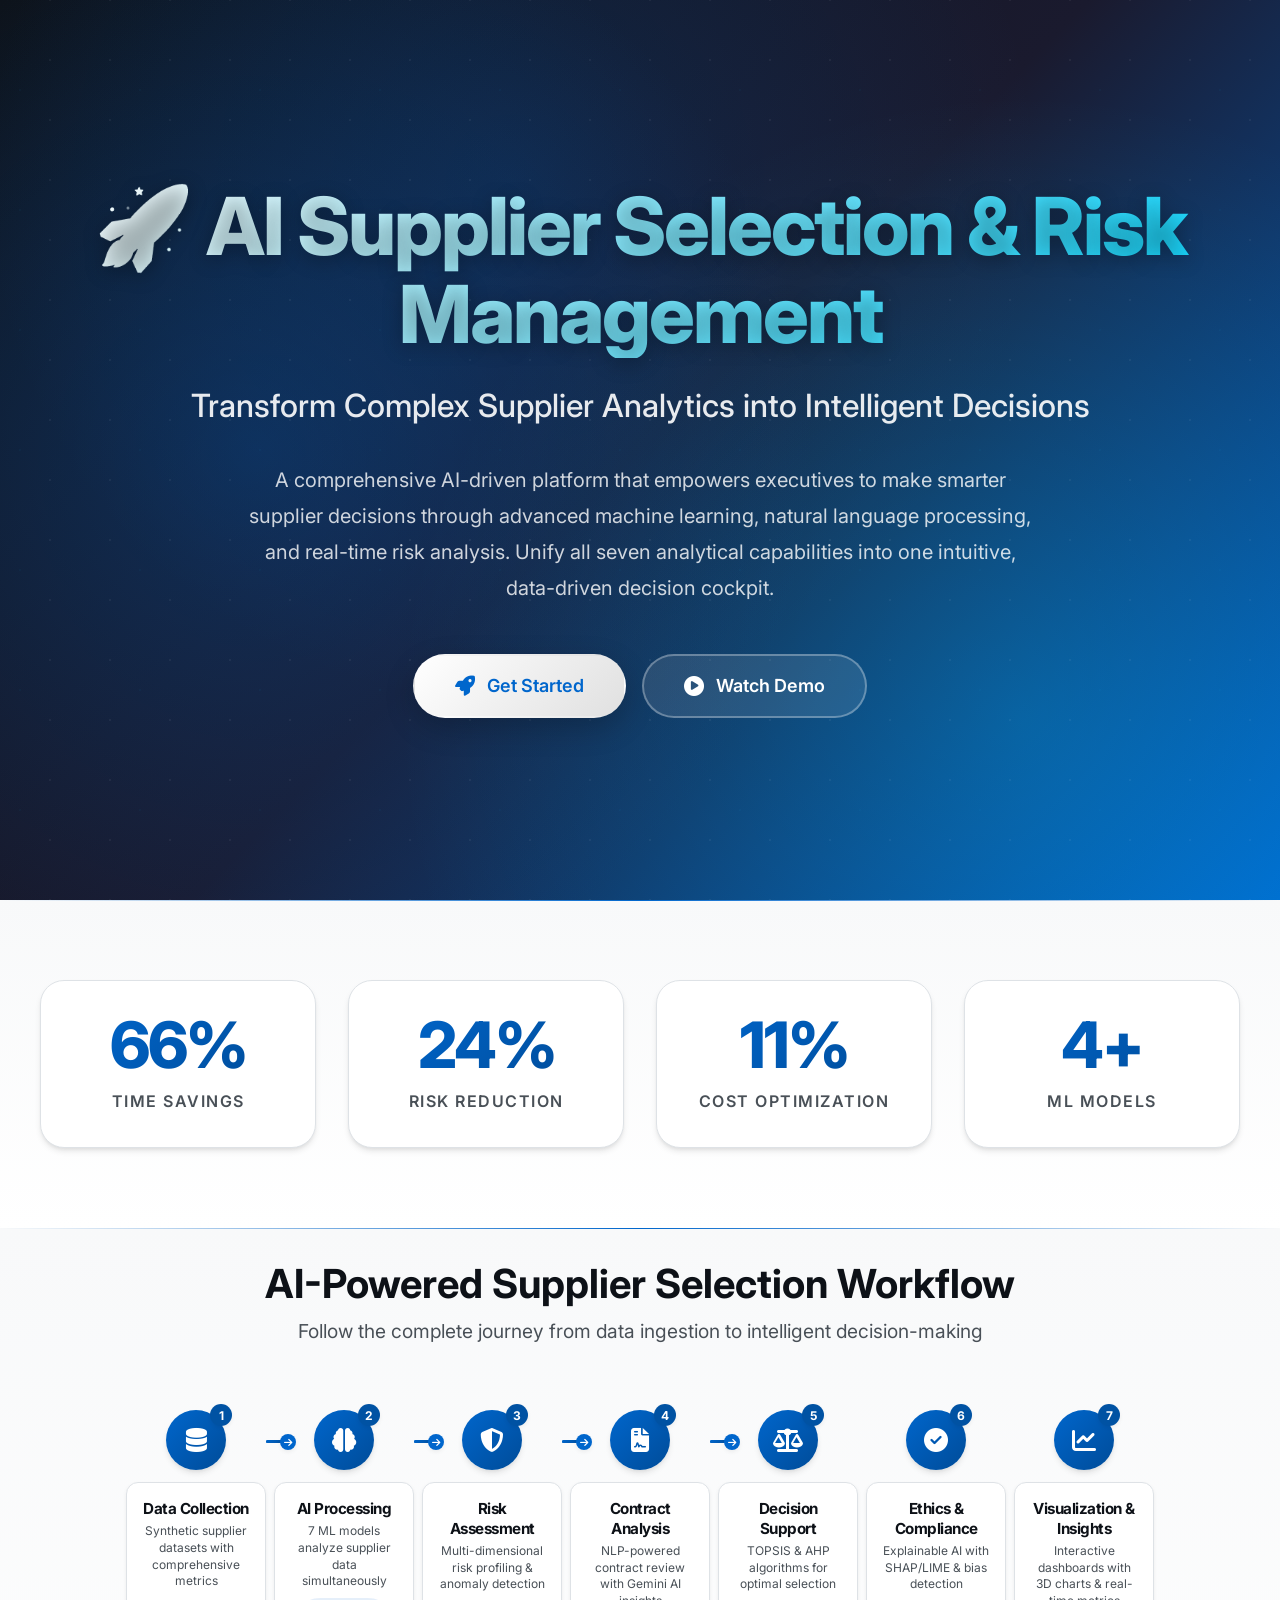
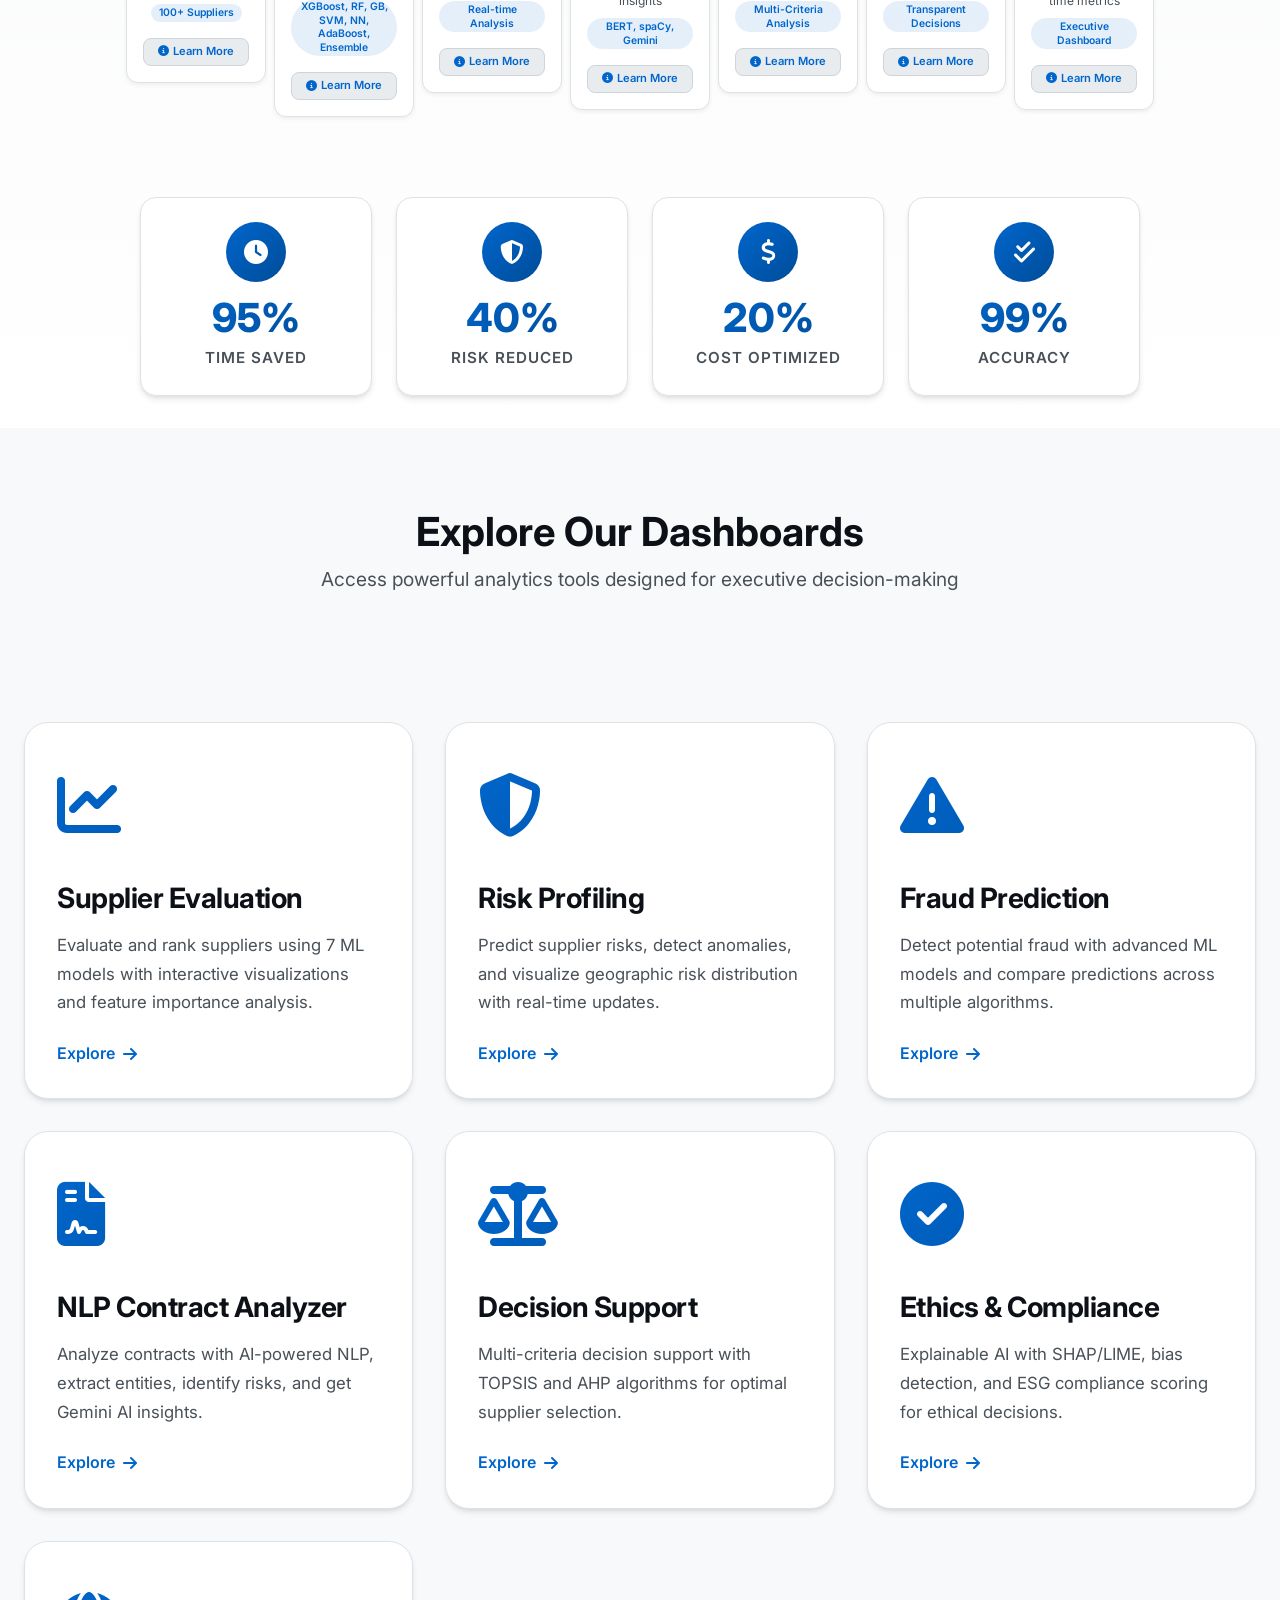
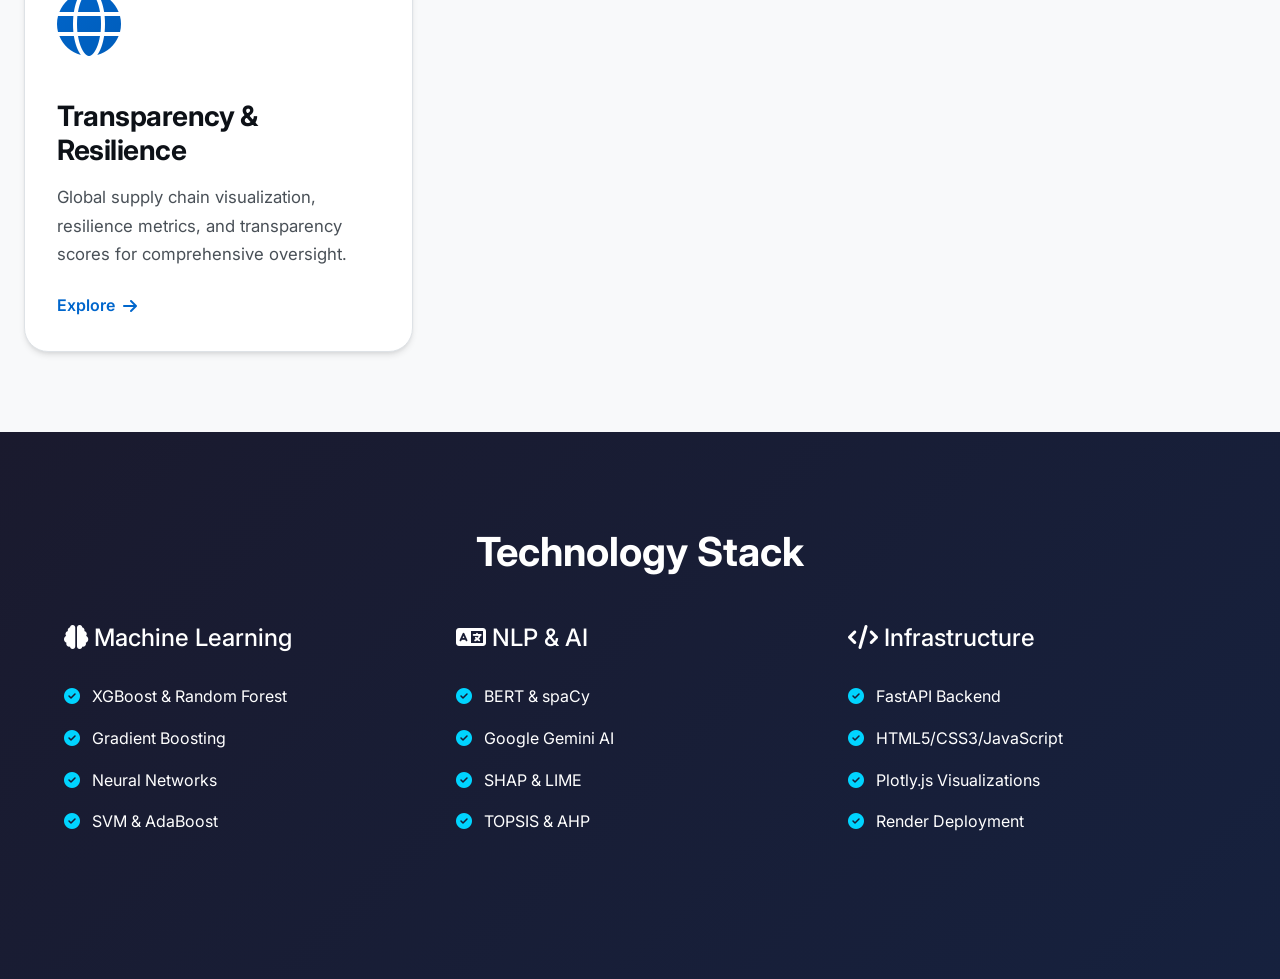
==== commit 3dc5fa3c: "Add NLP contract analyzer feature and fix Unicode encoding issues" ====
--- a/frontend/index.html
+++ b/frontend/index.html
@@ -20,6 +20,7 @@
     <link rel="stylesheet" href="assets/css/corporate.css">
     <link rel="stylesheet" href="assets/css/landing.css">
     <link rel="stylesheet" href="assets/css/landing-fix.css">
+    <link rel="stylesheet" href="assets/css/navigation-loader.css">
 </head>
 <body>
     <!-- Sidebar Navigation -->
@@ -113,6 +114,7 @@
         <!-- Custom JavaScript -->
     <script src="assets/js/utils.js"></script>
     <script src="assets/js/api.js"></script>
+    <script src="assets/js/visualization-enhancer.js"></script>
     <script src="assets/js/api-init-check.js"></script>
     <script src="assets/js/api-helper.js"></script>
     <script src="assets/js/pages/home.js"></script>
@@ -151,7 +153,9 @@
                     exists: !!homePage,
                     hasActive: homePage ? homePage.classList.contains('active') : false,
                     innerHTMLLength: homePage ? homePage.innerHTML.length : 0,
-                    display: homePage ? window.getComputedStyle(homePage).display : 'N/A'
+                    display: homePage ? window.getComputedStyle(homePage).display : 'N/A',
+                    HomePageAvailable: typeof window.HomePage !== 'undefined',
+                    appAvailable: typeof window.app !== 'undefined'
                 });
                 
                 if (homePage) {
@@ -184,27 +188,55 @@
                         contentContainer.style.maxWidth = '100%';
                     }
                     
-                    // If empty, try to load content
-                    if (homePage.innerHTML.trim() === '' || homePage.innerHTML.trim() === '<!-- Content will be loaded here -->') {
-                        console.warn('Home page is empty, attempting to load...');
+                    // Check if page is still showing loading message or is empty
+                    const isStillLoading = homePage.innerHTML.includes('Loading landing page') || 
+                                          homePage.innerHTML.trim() === '' || 
+                                          homePage.innerHTML.trim() === '<!-- Content will be loaded here -->';
+                    
+                    if (isStillLoading) {
+                        console.warn('Home page is still loading or empty, attempting to load...');
+                        
+                        // Try multiple initialization methods
+                        let loaded = false;
+                        
+                        // Method 1: Direct HomePage.init()
                         if (window.HomePage && typeof window.HomePage.init === 'function') {
                             console.log('Calling HomePage.init()...');
-                            window.HomePage.init().catch(function(err) {
+                            window.HomePage.init().then(function() {
+                                console.log('HomePage.init() completed');
+                                loaded = true;
+                            }).catch(function(err) {
                                 console.error('Error in HomePage.init():', err);
                             });
-                        } else if (window.app && typeof window.app.navigateToPage === 'function') {
+                        }
+                        
+                        // Method 2: Use app.navigateToPage
+                        if (!loaded && window.app && typeof window.app.navigateToPage === 'function') {
                             console.log('Calling app.navigateToPage("home")...');
-                            window.app.navigateToPage('home');
-                        } else {
-                            console.error('Neither HomePage.init() nor app.navigateToPage() available');
-                            // Last resort: render basic content
-                            homePage.innerHTML = '<div style="padding: 50px; text-align: center;"><h1>AI Supplier Selection & Risk Management</h1><p>Loading dashboard...</p></div>';
+                            try {
+                                window.app.navigateToPage('home');
+                                loaded = true;
+                            } catch (err) {
+                                console.error('Error in app.navigateToPage():', err);
+                            }
                         }
+                        
+                        // Method 3: Last resort - render basic content
+                        if (!loaded) {
+                            console.error('All initialization methods failed, rendering fallback content');
+                            setTimeout(function() {
+                                if (homePage.innerHTML.includes('Loading landing page') || homePage.innerHTML.trim() === '') {
+                                    homePage.innerHTML = '<div style="padding: 50px; text-align: center;"><h1>AI Supplier Selection & Risk Management</h1><p>Please refresh the page if content does not load.</p><button onclick="location.reload()" style="padding: 10px 20px; margin-top: 20px; cursor: pointer;">Refresh Page</button></div>';
+                                }
+                            }, 2000);
+                        }
+                    } else {
+                        console.log('Home page content already loaded');
                     }
                 } else {
                     console.error('Home page element not found!');
                 }
-            }, 500);
+            }, 1000); // Increased timeout to allow scripts to load
         });
     </script>
 </body>
--- a/frontend/assets/css/landing.css
+++ b/frontend/assets/css/landing.css
@@ -567,6 +567,738 @@
 }
 
 /* ============================================
+   SYSTEM ARCHITECTURE VISUALIZATION
+   ============================================ */
+
+.system-architecture-section {
+    background: linear-gradient(180deg, #FFFFFF 0%, #F8F9FA 100%);
+    padding: var(--space-20) var(--space-6);
+    position: relative;
+    overflow: hidden;
+}
+
+.system-architecture-section::before {
+    content: '';
+    position: absolute;
+    top: 0;
+    left: 0;
+    right: 0;
+    height: 1px;
+    background: linear-gradient(90deg, transparent, var(--corp-primary), transparent);
+}
+
+.architecture-container {
+    position: relative;
+    min-height: 800px;
+    max-width: 1400px;
+    margin: 0 auto;
+    padding: var(--space-12);
+    display: grid;
+    grid-template-columns: repeat(4, 1fr);
+    grid-template-rows: repeat(4, 1fr);
+    gap: var(--space-8);
+    align-items: center;
+    justify-items: center;
+}
+
+.arch-node {
+    background: white;
+    border-radius: var(--radius-2xl);
+    padding: var(--space-6);
+    box-shadow: var(--shadow-lg);
+    transition: all var(--transition-base);
+    position: relative;
+    z-index: 2;
+    text-align: center;
+    min-width: 200px;
+    border: 2px solid transparent;
+    cursor: pointer;
+}
+
+.arch-node:hover {
+    transform: translateY(-8px) scale(1.05);
+    box-shadow: var(--shadow-2xl);
+}
+
+.arch-hub {
+    grid-column: 2 / 4;
+    grid-row: 2 / 3;
+    background: var(--gradient-primary);
+    color: white;
+    min-width: 250px;
+    padding: var(--space-10);
+    animation: pulse 3s ease-in-out infinite;
+}
+
+.arch-hub .arch-node-icon {
+    color: white;
+    font-size: 4rem;
+    margin-bottom: var(--space-4);
+}
+
+.arch-hub .arch-node-label {
+    color: white;
+    font-size: 1.5rem;
+    font-weight: 700;
+    margin-bottom: var(--space-2);
+}
+
+.arch-hub .arch-node-desc {
+    color: rgba(255, 255, 255, 0.9);
+    font-size: 1rem;
+}
+
+.arch-module {
+    background: linear-gradient(135deg, #FFFFFF 0%, #F8F9FA 100%);
+    border: 2px solid var(--corp-primary-light);
+}
+
+.arch-pos-1 {
+    grid-column: 1;
+    grid-row: 1;
+}
+
+.arch-pos-2 {
+    grid-column: 4;
+    grid-row: 1;
+}
+
+.arch-pos-3 {
+    grid-column: 1;
+    grid-row: 3;
+}
+
+.arch-pos-4 {
+    grid-column: 4;
+    grid-row: 2;
+}
+
+.arch-pos-5 {
+    grid-column: 4;
+    grid-row: 3;
+}
+
+.arch-pos-6 {
+    grid-column: 1;
+    grid-row: 4;
+}
+
+.arch-pos-7 {
+    grid-column: 4;
+    grid-row: 4;
+}
+
+.arch-pos-data {
+    grid-column: 1;
+    grid-row: 2;
+}
+
+.arch-data {
+    background: linear-gradient(135deg, #00C853 0%, #00A844 100%);
+    color: white;
+    border: none;
+}
+
+.arch-data .arch-node-icon,
+.arch-data .arch-node-label,
+.arch-data .arch-node-desc {
+    color: white;
+}
+
+.arch-pos-output {
+    grid-column: 2 / 4;
+    grid-row: 4;
+}
+
+.arch-output {
+    background: linear-gradient(135deg, #FF6B35 0%, #FF8C42 100%);
+    color: white;
+    border: none;
+    min-width: 300px;
+}
+
+.arch-output .arch-node-icon,
+.arch-output .arch-node-label,
+.arch-output .arch-node-desc {
+    color: white;
+}
+
+.arch-node-icon {
+    font-size: 3rem;
+    margin-bottom: var(--space-4);
+    background: var(--gradient-primary);
+    -webkit-background-clip: text;
+    -webkit-text-fill-color: transparent;
+    background-clip: text;
+    transition: transform var(--transition-base);
+}
+
+.arch-node:hover .arch-node-icon {
+    transform: scale(1.2) rotate(5deg);
+}
+
+.arch-node-label {
+    font-size: 1.25rem;
+    font-weight: 700;
+    color: var(--corp-gray-900);
+    margin-bottom: var(--space-2);
+    letter-spacing: -0.5px;
+}
+
+.arch-node-desc {
+    font-size: 0.95rem;
+    color: var(--corp-gray-600);
+    margin-bottom: var(--space-3);
+}
+
+.arch-node-badge {
+    font-size: 0.75rem;
+    color: var(--corp-primary);
+    background: rgba(0, 102, 204, 0.1);
+    padding: var(--space-2) var(--space-3);
+    border-radius: var(--radius-full);
+    margin-top: var(--space-3);
+    font-weight: 600;
+    display: inline-block;
+}
+
+.arch-connections {
+    position: absolute;
+    top: 0;
+    left: 0;
+    width: 100%;
+    height: 100%;
+    pointer-events: none;
+    z-index: 1;
+}
+
+.architecture-legend {
+    display: flex;
+    justify-content: center;
+    gap: var(--space-8);
+    margin-top: var(--space-12);
+    flex-wrap: wrap;
+}
+
+.legend-item {
+    display: flex;
+    align-items: center;
+    gap: var(--space-3);
+    padding: var(--space-3) var(--space-6);
+    background: white;
+    border-radius: var(--radius-full);
+    box-shadow: var(--shadow-sm);
+    border: 1px solid var(--corp-gray-200);
+}
+
+.legend-color {
+    width: 24px;
+    height: 24px;
+    border-radius: 50%;
+    box-shadow: var(--shadow-sm);
+}
+
+.legend-item span {
+    font-size: 0.95rem;
+    font-weight: 600;
+    color: var(--corp-gray-700);
+}
+
+/* ============================================
+   INTERACTIVE WORKFLOW VISUALIZATION
+   ============================================ */
+
+.workflow-section {
+    background: linear-gradient(180deg, #F8F9FA 0%, #FFFFFF 100%);
+    padding: var(--space-8) var(--space-4);
+    position: relative;
+    overflow: hidden;
+}
+
+.workflow-section::before {
+    content: '';
+    position: absolute;
+    top: 0;
+    left: 0;
+    right: 0;
+    height: 1px;
+    background: linear-gradient(90deg, transparent, var(--corp-primary), transparent);
+}
+
+/* Workflow Controls */
+.workflow-controls {
+    display: flex;
+    align-items: center;
+    justify-content: center;
+    gap: var(--space-3);
+    margin-bottom: var(--space-4);
+    flex-wrap: wrap;
+}
+
+.workflow-control-btn {
+    padding: var(--space-3) var(--space-6);
+    background: var(--gradient-primary);
+    color: white;
+    border: none;
+    border-radius: var(--radius-full);
+    font-weight: 600;
+    cursor: pointer;
+    transition: all var(--transition-base);
+    box-shadow: var(--shadow-md);
+    display: inline-flex;
+    align-items: center;
+    gap: var(--space-2);
+}
+
+.workflow-control-btn:hover {
+    transform: translateY(-2px);
+    box-shadow: var(--shadow-lg);
+    background: linear-gradient(135deg, #0052A3, #0066CC);
+}
+
+.workflow-progress {
+    flex: 1;
+    max-width: 400px;
+    height: 8px;
+    background: var(--corp-gray-200);
+    border-radius: var(--radius-full);
+    overflow: hidden;
+    position: relative;
+}
+
+.workflow-progress-bar {
+    height: 100%;
+    background: var(--gradient-primary);
+    width: 0%;
+    transition: width 0.6s ease;
+    border-radius: var(--radius-full);
+}
+
+.workflow-container {
+    position: relative;
+    max-width: 100%;
+    margin: 0 auto;
+    padding: var(--space-4) var(--space-2);
+    display: flex;
+    flex-wrap: nowrap;
+    justify-content: center;
+    align-items: flex-start;
+    gap: 8px;
+    min-height: 250px;
+    overflow-x: visible;
+    overflow-y: visible;
+}
+
+.workflow-container::-webkit-scrollbar {
+    height: 8px;
+}
+
+.workflow-container::-webkit-scrollbar-track {
+    background: var(--corp-gray-100);
+    border-radius: var(--radius-full);
+}
+
+.workflow-container::-webkit-scrollbar-thumb {
+    background: var(--gradient-primary);
+    border-radius: var(--radius-full);
+}
+
+.workflow-step {
+    flex: 0 0 auto;
+    min-width: 130px;
+    max-width: 140px;
+    position: relative;
+    opacity: 0;
+    transform: translateY(30px);
+    transition: all var(--transition-base);
+}
+
+.workflow-step.workflow-active {
+    opacity: 1;
+    transform: translateY(0);
+}
+
+.workflow-step.workflow-step-pulse .workflow-step-icon {
+    animation: workflowPulse 1.5s ease-in-out infinite;
+}
+
+.workflow-step.workflow-step-hover {
+    transform: translateY(-10px) scale(1.05);
+    z-index: 10;
+}
+
+.workflow-step.workflow-step-highlight {
+    animation: workflowHighlight 1s ease-out;
+}
+
+.workflow-step.workflow-step-clicked {
+    animation: workflowClick 0.5s ease-out;
+}
+
+.workflow-step.workflow-step-expanded {
+    z-index: 15;
+    transform: translateY(-15px) scale(1.08);
+}
+
+@keyframes workflowHighlight {
+    0% {
+        box-shadow: 0 0 0 0 rgba(0, 102, 204, 0.7);
+    }
+    50% {
+        box-shadow: 0 0 0 20px rgba(0, 102, 204, 0);
+    }
+    100% {
+        box-shadow: 0 0 0 0 rgba(0, 102, 204, 0);
+    }
+}
+
+@keyframes workflowClick {
+    0%, 100% {
+        transform: scale(1);
+    }
+    50% {
+        transform: scale(1.1);
+    }
+}
+
+.workflow-step-icon {
+    width: 60px;
+    height: 60px;
+    margin: 0 auto var(--space-3);
+    background: var(--gradient-primary);
+    border-radius: 50%;
+    display: flex;
+    align-items: center;
+    justify-content: center;
+    position: relative;
+    box-shadow: var(--shadow-md);
+    transition: all var(--transition-base);
+    z-index: 2;
+}
+
+.workflow-step-number {
+    position: absolute;
+    top: -6px;
+    right: -6px;
+    width: 22px;
+    height: 22px;
+    background: var(--corp-primary-dark);
+    color: white;
+    border-radius: 50%;
+    display: flex;
+    align-items: center;
+    justify-content: center;
+    font-weight: 700;
+    font-size: 0.75rem;
+    box-shadow: var(--shadow-sm);
+    z-index: 4;
+}
+
+.workflow-step-icon i {
+    font-size: 1.5rem;
+    color: white;
+    z-index: 3;
+    position: relative;
+}
+
+.workflow-pulse {
+    position: absolute;
+    inset: -10px;
+    border-radius: 50%;
+    background: var(--gradient-primary);
+    opacity: 0;
+    animation: pulseRing 2s ease-out infinite;
+    z-index: 1;
+}
+
+.workflow-step-content {
+    text-align: center;
+    background: white;
+    padding: var(--space-4);
+    border-radius: var(--radius-lg);
+    box-shadow: var(--shadow-sm);
+    border: 1px solid var(--corp-gray-200);
+    transition: all var(--transition-base);
+    position: relative;
+    z-index: 2;
+}
+
+.workflow-step-hover .workflow-step-content {
+    box-shadow: var(--shadow-2xl);
+    border-color: var(--corp-primary-light);
+}
+
+.workflow-step-content h3 {
+    font-size: 0.95rem;
+    font-weight: 700;
+    color: var(--corp-gray-900);
+    margin-bottom: var(--space-1);
+    letter-spacing: -0.5px;
+    line-height: 1.3;
+}
+
+.workflow-step-content p {
+    font-size: 0.75rem;
+    color: var(--corp-gray-600);
+    line-height: 1.4;
+    margin-bottom: var(--space-2);
+}
+
+.workflow-badge {
+    display: inline-block;
+    font-size: 0.65rem;
+    color: var(--corp-primary);
+    background: rgba(0, 102, 204, 0.1);
+    padding: 2px var(--space-2);
+    border-radius: var(--radius-full);
+    font-weight: 600;
+    margin-bottom: var(--space-2);
+    line-height: 1.3;
+}
+
+.workflow-details {
+    margin-top: var(--space-2);
+    padding-top: var(--space-2);
+    border-top: 1px solid var(--corp-gray-200);
+    animation: slideDown 0.3s ease-out;
+}
+
+.workflow-detail-item {
+    display: flex;
+    align-items: center;
+    gap: var(--space-1);
+    padding: 3px 0;
+    font-size: 0.7rem;
+    color: var(--corp-gray-700);
+    line-height: 1.3;
+}
+
+.workflow-detail-item i {
+    color: var(--corp-success);
+    font-size: 0.65rem;
+    flex-shrink: 0;
+}
+
+.workflow-learn-more {
+    width: 100%;
+    margin-top: var(--space-2);
+    padding: 4px var(--space-2);
+    background: var(--corp-gray-100);
+    border: 1px solid var(--corp-gray-300);
+    border-radius: var(--radius-md);
+    color: var(--corp-primary);
+    font-weight: 600;
+    font-size: 0.7rem;
+    cursor: pointer;
+    transition: all var(--transition-base);
+    display: flex;
+    align-items: center;
+    justify-content: center;
+    gap: 4px;
+}
+
+.workflow-learn-more:hover {
+    background: var(--corp-primary);
+    color: white;
+    border-color: var(--corp-primary);
+    transform: translateY(-2px);
+    box-shadow: var(--shadow-md);
+}
+
+@keyframes slideDown {
+    from {
+        opacity: 0;
+        transform: translateY(-10px);
+    }
+    to {
+        opacity: 1;
+        transform: translateY(0);
+    }
+}
+
+.workflow-connector {
+    position: absolute;
+    top: 30px;
+    right: -20px;
+    width: 20px;
+    height: 3px;
+    z-index: 1;
+    opacity: 0;
+    transition: opacity var(--transition-base);
+}
+
+.workflow-connector-active {
+    opacity: 1;
+}
+
+.workflow-line {
+    width: 100%;
+    height: 3px;
+    background: var(--gradient-primary);
+    position: relative;
+    border-radius: 2px;
+}
+
+.workflow-line::after {
+    content: '';
+    position: absolute;
+    width: 100%;
+    height: 100%;
+    background: var(--gradient-primary);
+    border-radius: 2px;
+    animation: flowLine 2s ease-in-out infinite;
+}
+
+.workflow-arrow {
+    position: absolute;
+    right: -10px;
+    top: -6px;
+    width: 16px;
+    height: 16px;
+    background: var(--corp-primary);
+    border-radius: 50%;
+    display: flex;
+    align-items: center;
+    justify-content: center;
+    color: white;
+    font-size: 0.6rem;
+    box-shadow: var(--shadow-sm);
+}
+
+.workflow-step-final .workflow-connector {
+    display: none;
+}
+
+/* Data Flow Particles */
+.workflow-data-flow {
+    position: absolute;
+    top: 30px;
+    left: 0;
+    right: 0;
+    height: 3px;
+    pointer-events: none;
+    z-index: 0;
+}
+
+.data-particle {
+    position: absolute;
+    width: 8px;
+    height: 8px;
+    background: var(--gradient-primary);
+    border-radius: 50%;
+    box-shadow: 0 0 8px rgba(0, 102, 204, 0.6);
+    opacity: 0;
+}
+
+@keyframes flowThroughWorkflow {
+    0% {
+        left: 0%;
+        opacity: 0;
+    }
+    10% {
+        opacity: 1;
+    }
+    90% {
+        opacity: 1;
+    }
+    100% {
+        left: 100%;
+        opacity: 0;
+    }
+}
+
+@keyframes pulseRing {
+    0% {
+        transform: scale(0.8);
+        opacity: 1;
+    }
+    100% {
+        transform: scale(1.5);
+        opacity: 0;
+    }
+}
+
+@keyframes workflowPulse {
+    0%, 100% {
+        transform: scale(1);
+    }
+    50% {
+        transform: scale(1.1);
+    }
+}
+
+@keyframes flowLine {
+    0% {
+        transform: translateX(-100%);
+        opacity: 0;
+    }
+    50% {
+        opacity: 1;
+    }
+    100% {
+        transform: translateX(100%);
+        opacity: 0;
+    }
+}
+
+/* Workflow Stats */
+.workflow-stats {
+    display: grid;
+    grid-template-columns: repeat(auto-fit, minmax(200px, 1fr));
+    gap: var(--space-6);
+    max-width: 1000px;
+    margin: var(--space-16) auto 0;
+}
+
+.workflow-stat-item {
+    text-align: center;
+    padding: var(--space-6);
+    background: white;
+    border-radius: var(--radius-xl);
+    box-shadow: var(--shadow-md);
+    border: 1px solid var(--corp-gray-200);
+    transition: all var(--transition-base);
+}
+
+.workflow-stat-item:hover {
+    transform: translateY(-5px);
+    box-shadow: var(--shadow-xl);
+    border-color: var(--corp-primary-light);
+}
+
+.workflow-stat-icon {
+    width: 60px;
+    height: 60px;
+    margin: 0 auto var(--space-4);
+    background: var(--gradient-primary);
+    border-radius: 50%;
+    display: flex;
+    align-items: center;
+    justify-content: center;
+    color: white;
+    font-size: 1.5rem;
+}
+
+.workflow-stat-value {
+    font-size: 2.5rem;
+    font-weight: 800;
+    background: var(--gradient-primary);
+    -webkit-background-clip: text;
+    -webkit-text-fill-color: transparent;
+    background-clip: text;
+    margin-bottom: var(--space-2);
+    line-height: 1;
+}
+
+.workflow-stat-label {
+    font-size: 0.95rem;
+    color: var(--corp-gray-600);
+    font-weight: 600;
+    text-transform: uppercase;
+    letter-spacing: 1px;
+}
+
+/* ============================================
    RESPONSIVE DESIGN
    ============================================ */
 
@@ -601,7 +1333,73 @@
     }
     
     .features-section,
-    .stats-section {
+    .stats-section,
+    .system-architecture-section,
+    .workflow-section {
         padding: var(--space-12) var(--space-4);
     }
-}
+    
+    .workflow-container {
+        flex-wrap: nowrap;
+        overflow-x: auto;
+        gap: var(--space-1);
+        padding: var(--space-4) var(--space-2);
+    }
+    
+    .workflow-step {
+        min-width: 120px;
+        max-width: 130px;
+    }
+    
+    .workflow-connector {
+        display: block;
+    }
+    
+    .workflow-controls {
+        flex-direction: column;
+        gap: var(--space-3);
+    }
+    
+    .workflow-progress {
+        max-width: 100%;
+        width: 100%;
+    }
+    
+    .workflow-stats {
+        grid-template-columns: repeat(2, 1fr);
+        gap: var(--space-4);
+    }
+    
+    .architecture-container {
+        grid-template-columns: 1fr;
+        grid-template-rows: auto;
+        min-height: auto;
+        gap: var(--space-6);
+    }
+    
+    .arch-hub {
+        grid-column: 1;
+        grid-row: auto;
+    }
+    
+    .arch-module,
+    .arch-data,
+    .arch-output,
+    .arch-pos-1,
+    .arch-pos-2,
+    .arch-pos-3,
+    .arch-pos-4,
+    .arch-pos-5,
+    .arch-pos-6,
+    .arch-pos-7,
+    .arch-pos-data,
+    .arch-pos-output {
+        grid-column: 1;
+        grid-row: auto;
+    }
+    
+    .architecture-legend {
+        flex-direction: column;
+        align-items: center;
+    }
+}
--- a/frontend/assets/css/navigation-loader.css
+++ b/frontend/assets/css/navigation-loader.css
@@ -0,0 +1,234 @@
+/* ============================================
+   CREATIVE NAVIGATION LOADER
+   Animated loading screen for page transitions
+   ============================================ */
+
+#navigation-loader {
+    position: fixed;
+    top: 0;
+    left: 0;
+    width: 100%;
+    height: 100%;
+    z-index: 10000;
+    display: none;
+    align-items: center;
+    justify-content: center;
+    pointer-events: all;
+}
+
+.nav-loader-backdrop {
+    position: absolute;
+    top: 0;
+    left: 0;
+    width: 100%;
+    height: 100%;
+    background: linear-gradient(135deg, rgba(13, 17, 23, 0.95) 0%, rgba(26, 26, 46, 0.95) 50%, rgba(0, 102, 204, 0.95) 100%);
+    backdrop-filter: blur(10px);
+    animation: backdropFadeIn 0.3s ease;
+}
+
+@keyframes backdropFadeIn {
+    from {
+        opacity: 0;
+    }
+    to {
+        opacity: 1;
+    }
+}
+
+.nav-loader-content {
+    position: relative;
+    z-index: 1;
+    text-align: center;
+    color: white;
+    max-width: 500px;
+    padding: 2rem;
+}
+
+/* Animated Circles */
+.nav-loader-animation {
+    position: relative;
+    width: 120px;
+    height: 120px;
+    margin: 0 auto 2rem;
+}
+
+.nav-loader-circle {
+    position: absolute;
+    width: 20px;
+    height: 20px;
+    border-radius: 50%;
+    background: linear-gradient(135deg, #00D4FF, #0066CC);
+    box-shadow: 0 0 20px rgba(0, 212, 255, 0.6);
+    animation: circleOrbit 2s linear infinite;
+}
+
+.nav-loader-circle-1 {
+    top: 0;
+    left: 50%;
+    transform: translateX(-50%);
+    animation-delay: 0s;
+}
+
+.nav-loader-circle-2 {
+    top: 50%;
+    right: 0;
+    transform: translateY(-50%);
+    animation-delay: 0.4s;
+}
+
+.nav-loader-circle-3 {
+    bottom: 0;
+    left: 50%;
+    transform: translateX(-50%);
+    animation-delay: 0.8s;
+}
+
+.nav-loader-circle-4 {
+    top: 50%;
+    left: 0;
+    transform: translateY(-50%);
+    animation-delay: 1.2s;
+}
+
+.nav-loader-circle-5 {
+    top: 50%;
+    left: 50%;
+    transform: translate(-50%, -50%);
+    animation: pulse 1.5s ease-in-out infinite;
+    width: 30px;
+    height: 30px;
+    background: linear-gradient(135deg, #FFFFFF, #00D4FF);
+    box-shadow: 0 0 30px rgba(255, 255, 255, 0.8);
+}
+
+@keyframes circleOrbit {
+    0% {
+        transform: rotate(0deg) translateX(50px) rotate(0deg);
+        opacity: 1;
+    }
+    50% {
+        opacity: 0.5;
+    }
+    100% {
+        transform: rotate(360deg) translateX(50px) rotate(-360deg);
+        opacity: 1;
+    }
+}
+
+@keyframes pulse {
+    0%, 100% {
+        transform: translate(-50%, -50%) scale(1);
+        opacity: 1;
+    }
+    50% {
+        transform: translate(-50%, -50%) scale(1.2);
+        opacity: 0.7;
+    }
+}
+
+/* Text Styles */
+.nav-loader-text {
+    margin-bottom: 2rem;
+}
+
+.nav-loader-title {
+    font-size: 2rem;
+    font-weight: 700;
+    margin-bottom: 0.5rem;
+    background: linear-gradient(135deg, #FFFFFF 0%, #00D4FF 100%);
+    -webkit-background-clip: text;
+    -webkit-text-fill-color: transparent;
+    background-clip: text;
+    animation: textFadeIn 0.5s ease;
+}
+
+.nav-loader-subtitle {
+    font-size: 1rem;
+    color: rgba(255, 255, 255, 0.8);
+    font-weight: 400;
+    animation: textFadeIn 0.7s ease;
+}
+
+@keyframes textFadeIn {
+    from {
+        opacity: 0;
+        transform: translateY(10px);
+    }
+    to {
+        opacity: 1;
+        transform: translateY(0);
+    }
+}
+
+/* Progress Bar */
+.nav-loader-progress {
+    width: 100%;
+    height: 4px;
+    background: rgba(255, 255, 255, 0.2);
+    border-radius: 2px;
+    overflow: hidden;
+    margin-top: 1rem;
+}
+
+.nav-loader-progress-bar {
+    height: 100%;
+    width: 0%;
+    background: linear-gradient(90deg, #00D4FF, #0066CC, #00D4FF);
+    background-size: 200% 100%;
+    border-radius: 2px;
+    animation: progressBar 2s ease-in-out infinite, progressGradient 2s linear infinite;
+    box-shadow: 0 0 10px rgba(0, 212, 255, 0.6);
+}
+
+@keyframes progressBar {
+    0% {
+        width: 0%;
+    }
+    50% {
+        width: 70%;
+    }
+    100% {
+        width: 100%;
+    }
+}
+
+@keyframes progressGradient {
+    0% {
+        background-position: 0% 50%;
+    }
+    100% {
+        background-position: 200% 50%;
+    }
+}
+
+/* Responsive */
+@media (max-width: 768px) {
+    .nav-loader-content {
+        padding: 1rem;
+    }
+    
+    .nav-loader-animation {
+        width: 100px;
+        height: 100px;
+    }
+    
+    .nav-loader-circle {
+        width: 16px;
+        height: 16px;
+    }
+    
+    .nav-loader-circle-5 {
+        width: 24px;
+        height: 24px;
+    }
+    
+    .nav-loader-title {
+        font-size: 1.5rem;
+    }
+    
+    .nav-loader-subtitle {
+        font-size: 0.9rem;
+    }
+}
+
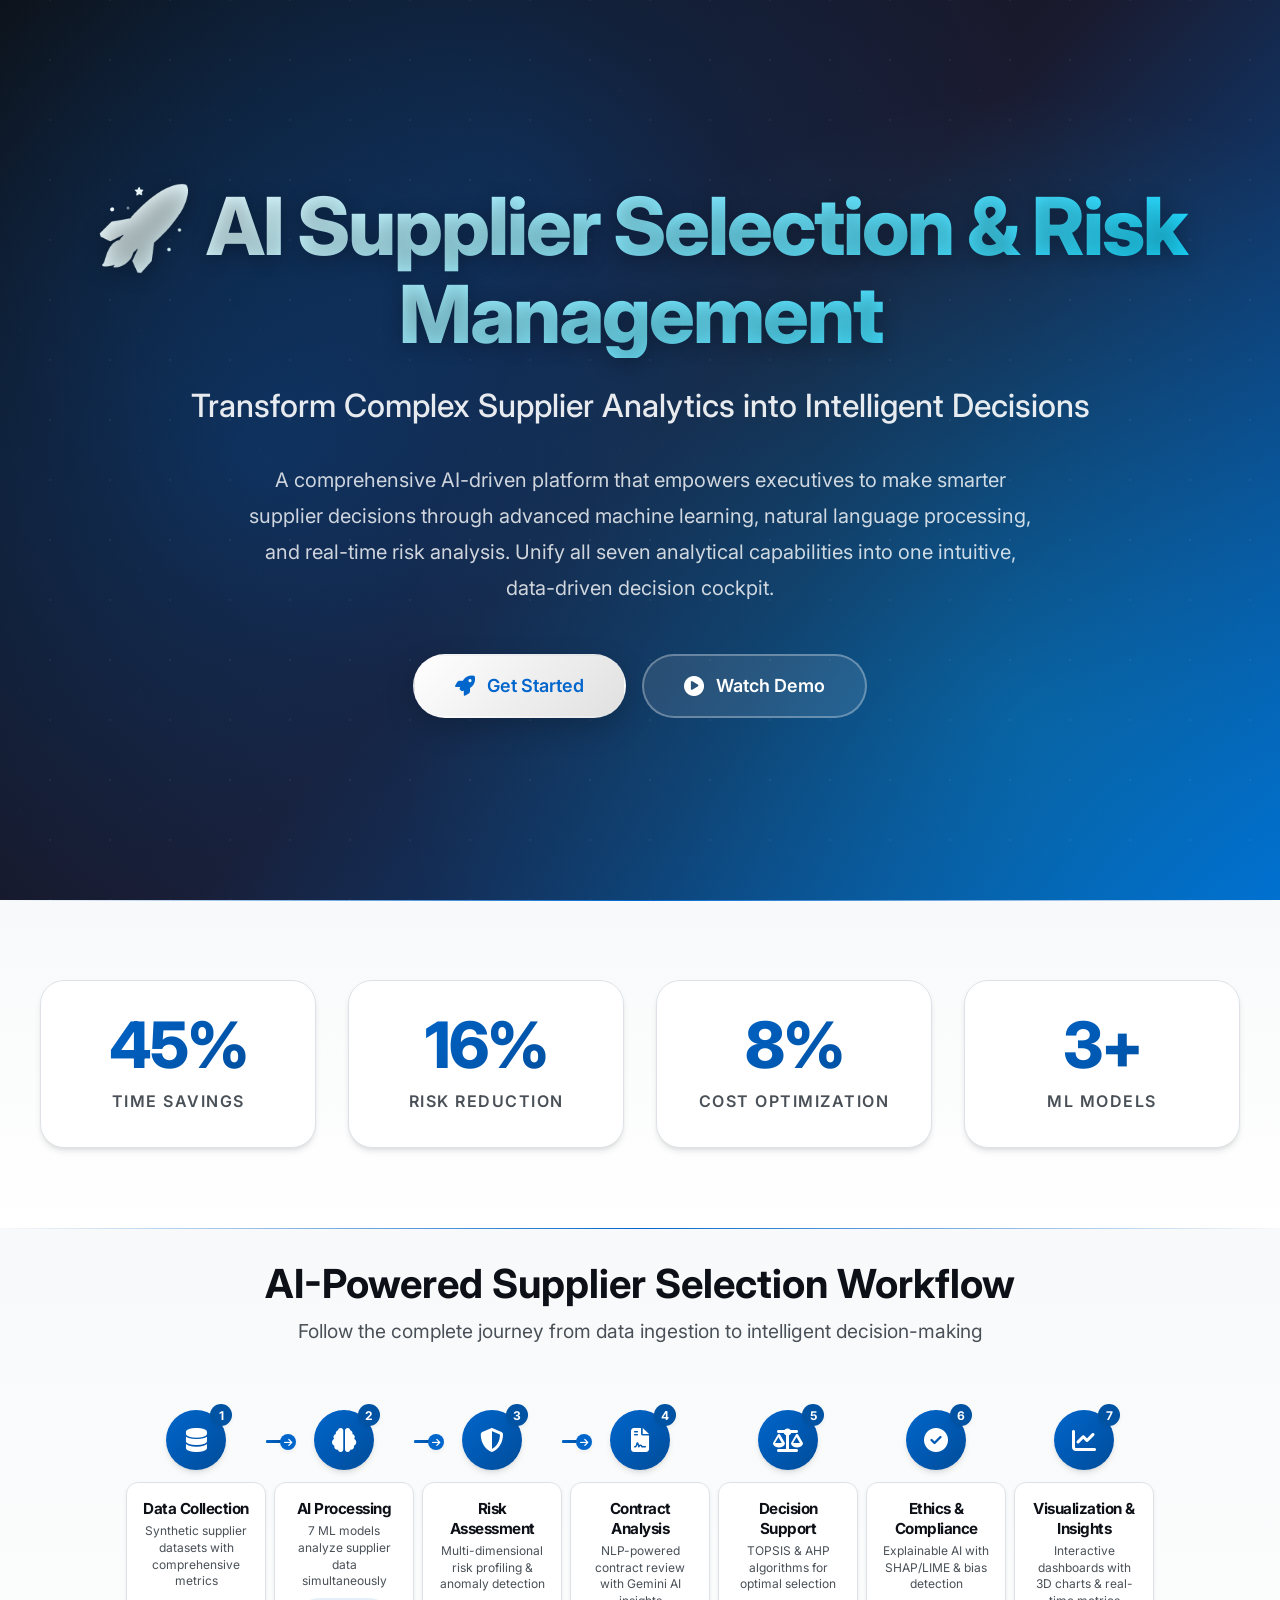
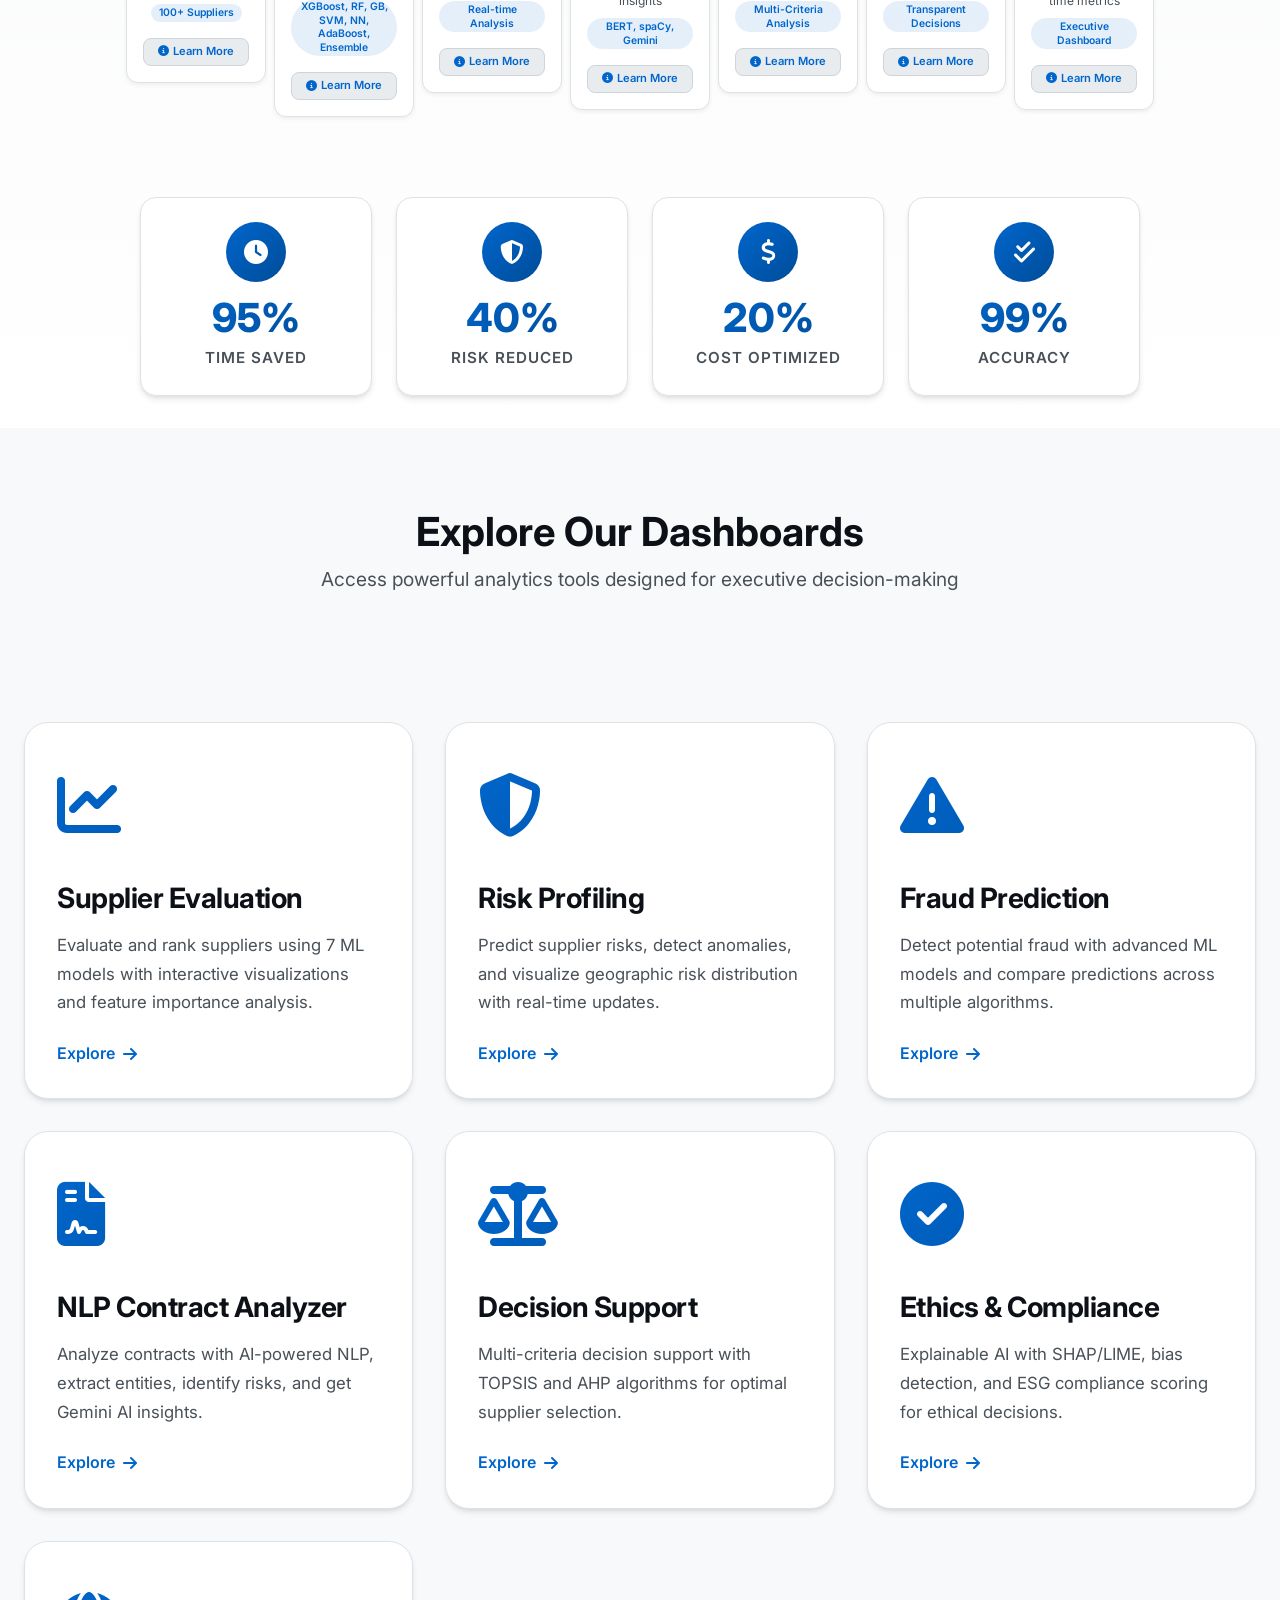
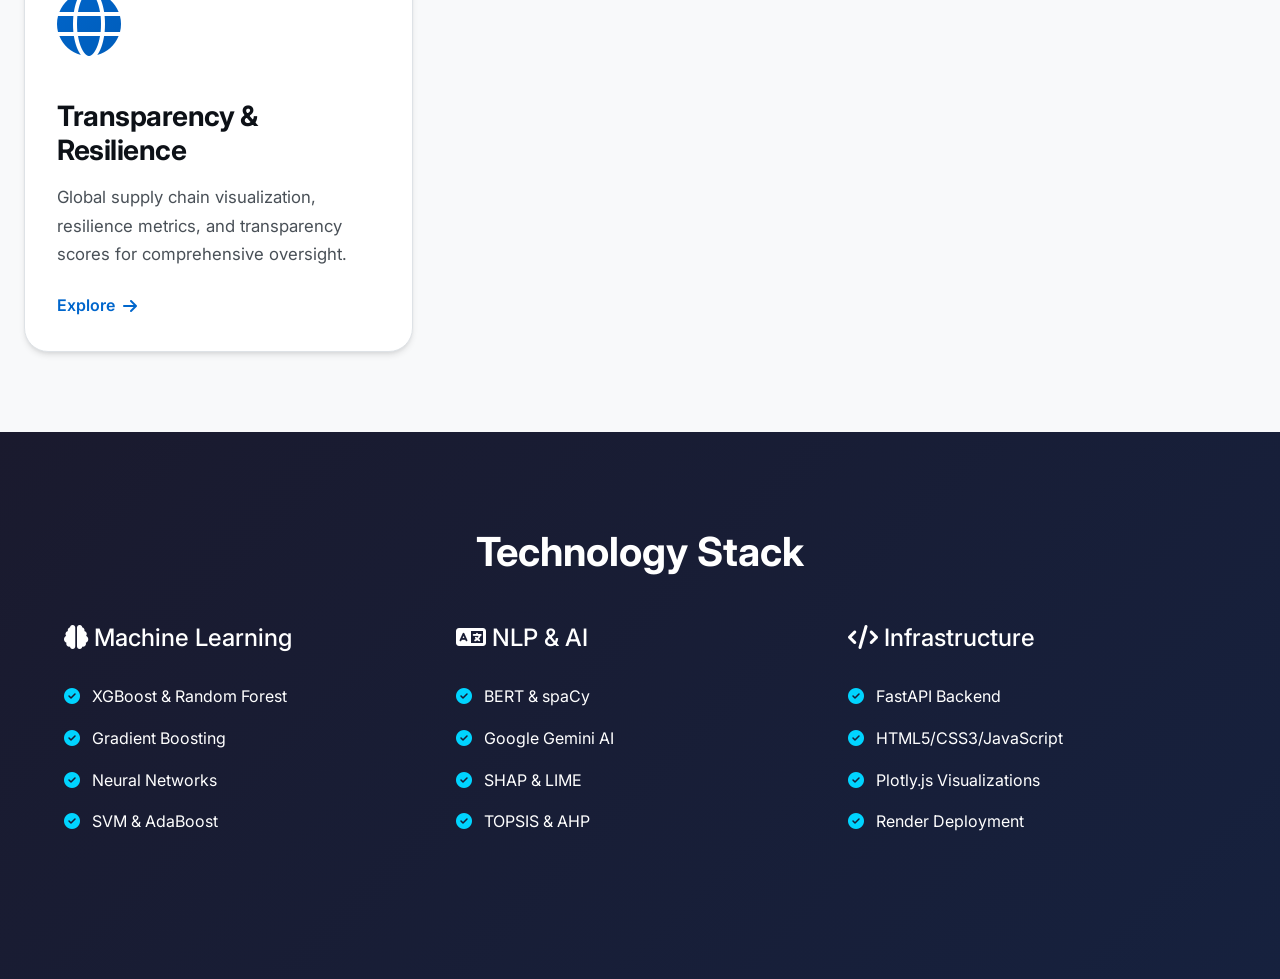
==== commit f9bdd9ba: "feat: Complete working MVP For presentation" ====
--- a/frontend/index.html
+++ b/frontend/index.html
@@ -112,21 +112,21 @@
         <script src="https://unpkg.com/aos@2.3.1/dist/aos.js"></script>
         
         <!-- Custom JavaScript -->
-    <script src="assets/js/utils.js"></script>
-    <script src="assets/js/api.js"></script>
-    <script src="assets/js/visualization-enhancer.js"></script>
-    <script src="assets/js/api-init-check.js"></script>
-    <script src="assets/js/api-helper.js"></script>
-    <script src="assets/js/pages/home.js"></script>
-    <script src="assets/js/pages/supplier-evaluation.js"></script>
-    <script src="assets/js/pages/risk-profiling.js"></script>
-    <script src="assets/js/pages/fraud-prediction.js"></script>
-    <script src="assets/js/pages/nlp-contract.js"></script>
-    <script src="assets/js/pages/decision-support.js"></script>
-    <script src="assets/js/pages/ethics-compliance.js"></script>
-    <script src="assets/js/pages/transparency.js"></script>
-    <script src="assets/js/app.js"></script>
-    <script src="assets/js/init.js"></script>
+    <script src="assets/js/utils.js?v=1.0.7"></script>
+    <script src="assets/js/api.js?v=1.0.7"></script>
+    <script src="assets/js/visualization-enhancer.js?v=1.0.7"></script>
+    <script src="assets/js/api-init-check.js?v=1.0.7"></script>
+    <script src="assets/js/api-helper.js?v=1.0.7"></script>
+    <script src="assets/js/pages/home.js?v=1.0.7"></script>
+    <script src="assets/js/pages/supplier-evaluation.js?v=1.0.7"></script>
+    <script src="assets/js/pages/risk-profiling.js?v=1.0.7"></script>
+    <script src="assets/js/pages/fraud-prediction.js?v=1.0.7"></script>
+    <script src="assets/js/pages/nlp-contract.js?v=1.0.7"></script>
+    <script src="assets/js/pages/decision-support.js?v=1.0.7"></script>
+    <script src="assets/js/pages/ethics-compliance.js?v=1.0.7"></script>
+    <script src="assets/js/pages/transparency.js?v=1.0.7"></script>
+    <script src="assets/js/app.js?v=1.0.7"></script>
+    <script src="assets/js/init.js?v=1.0.7"></script>
     
     <!-- Initialize AOS (Animate On Scroll) -->
     <script>
